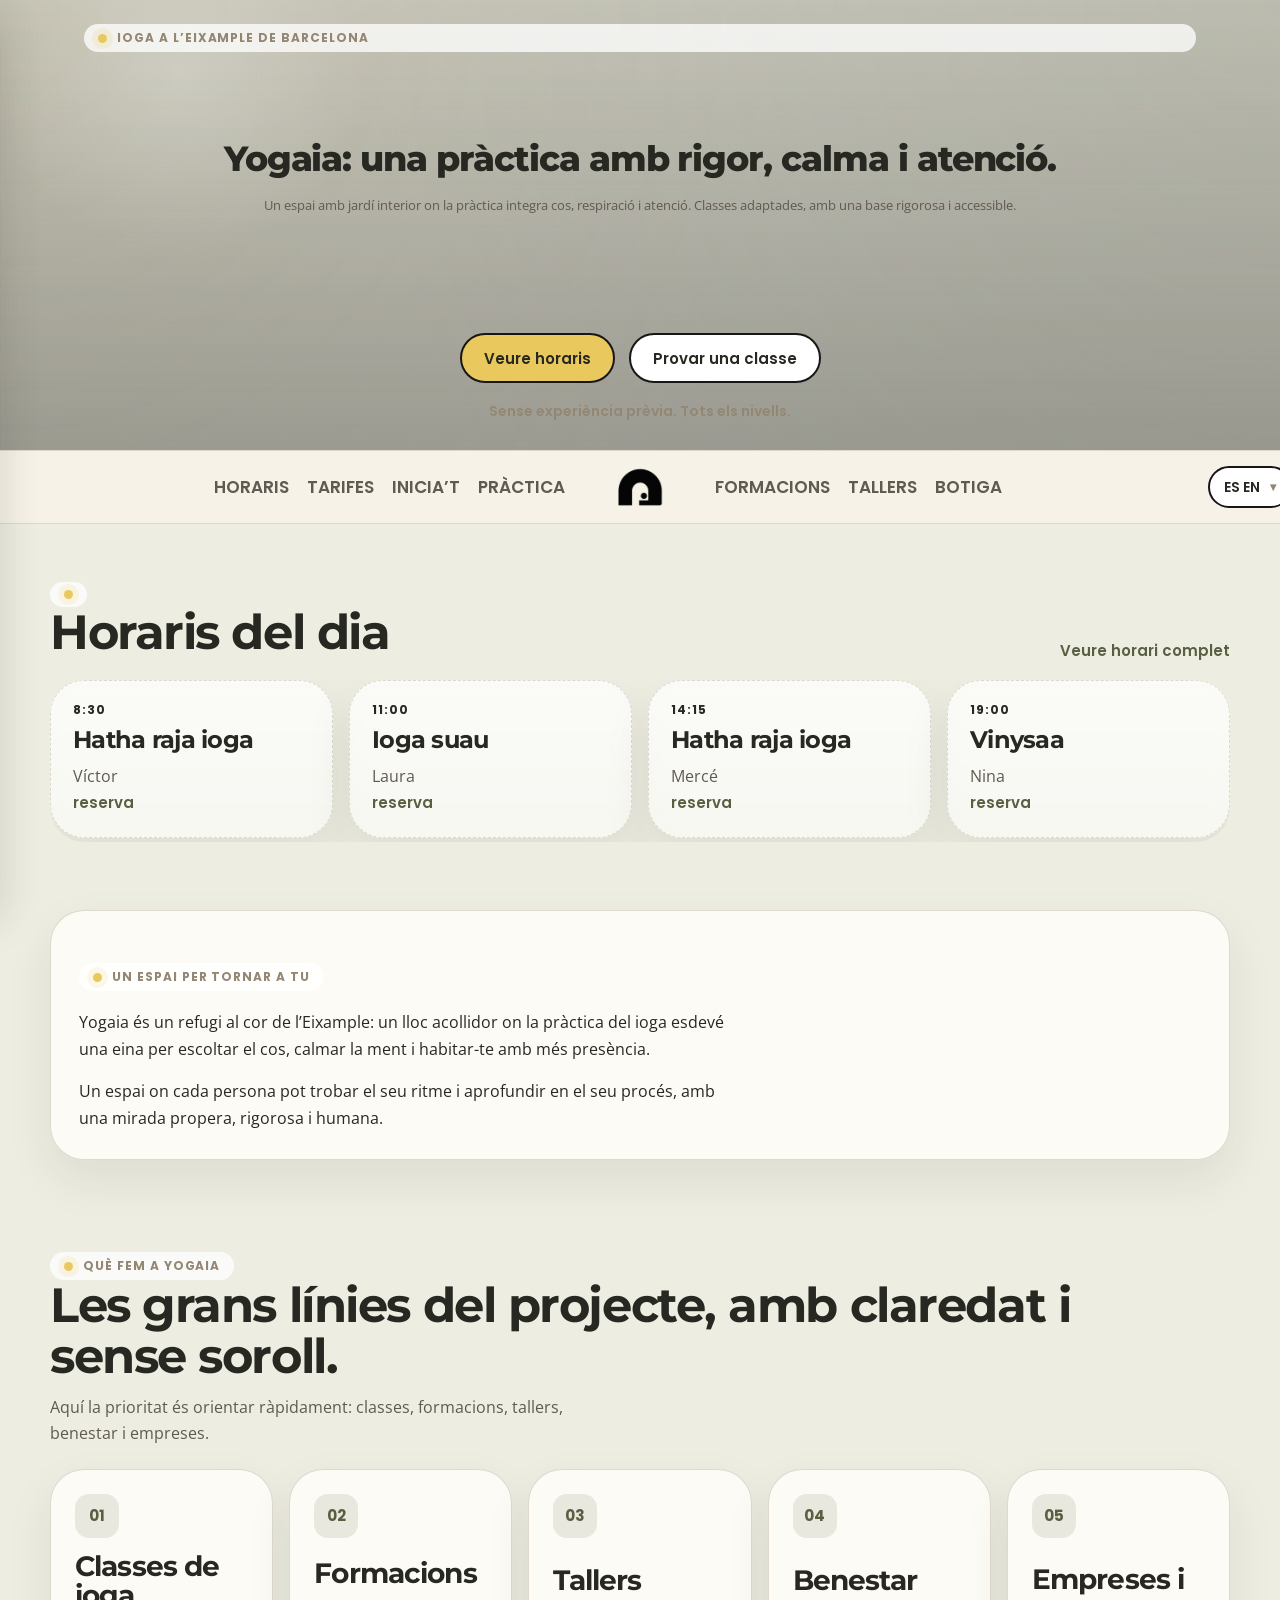
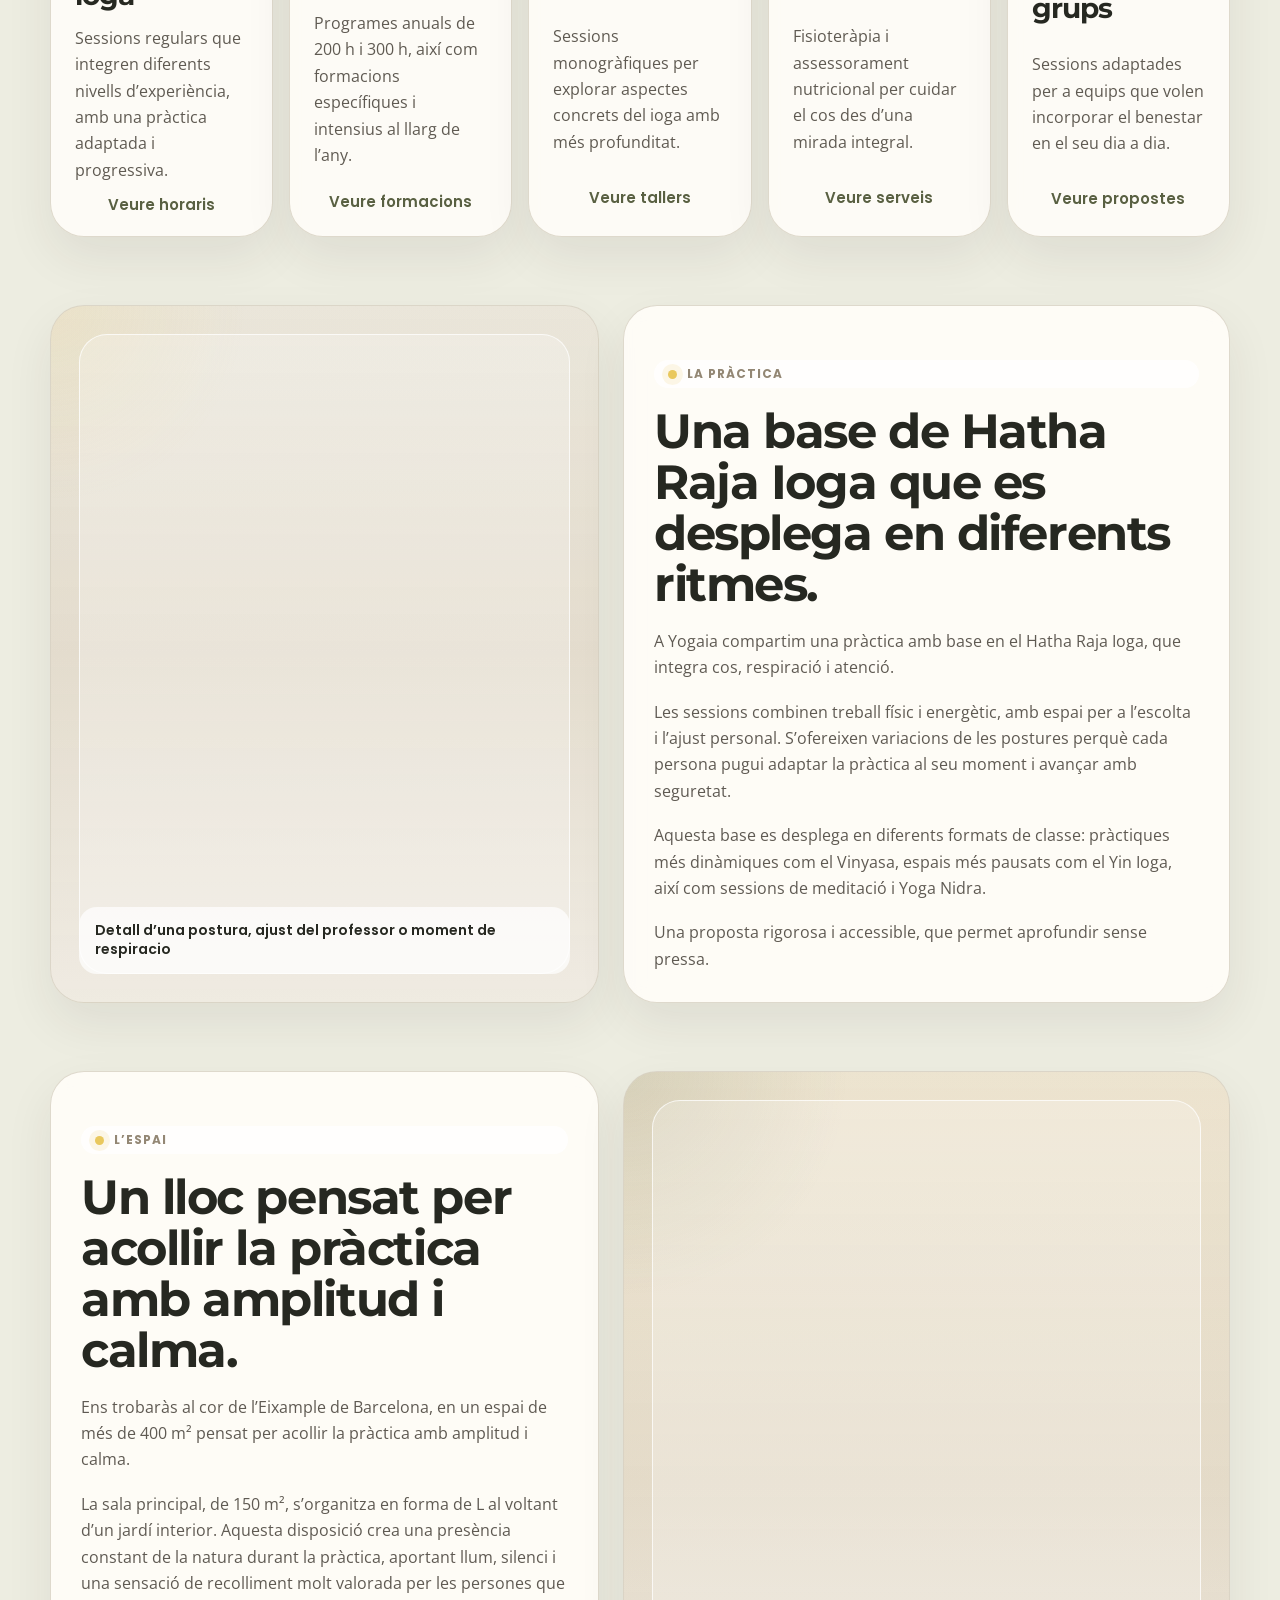
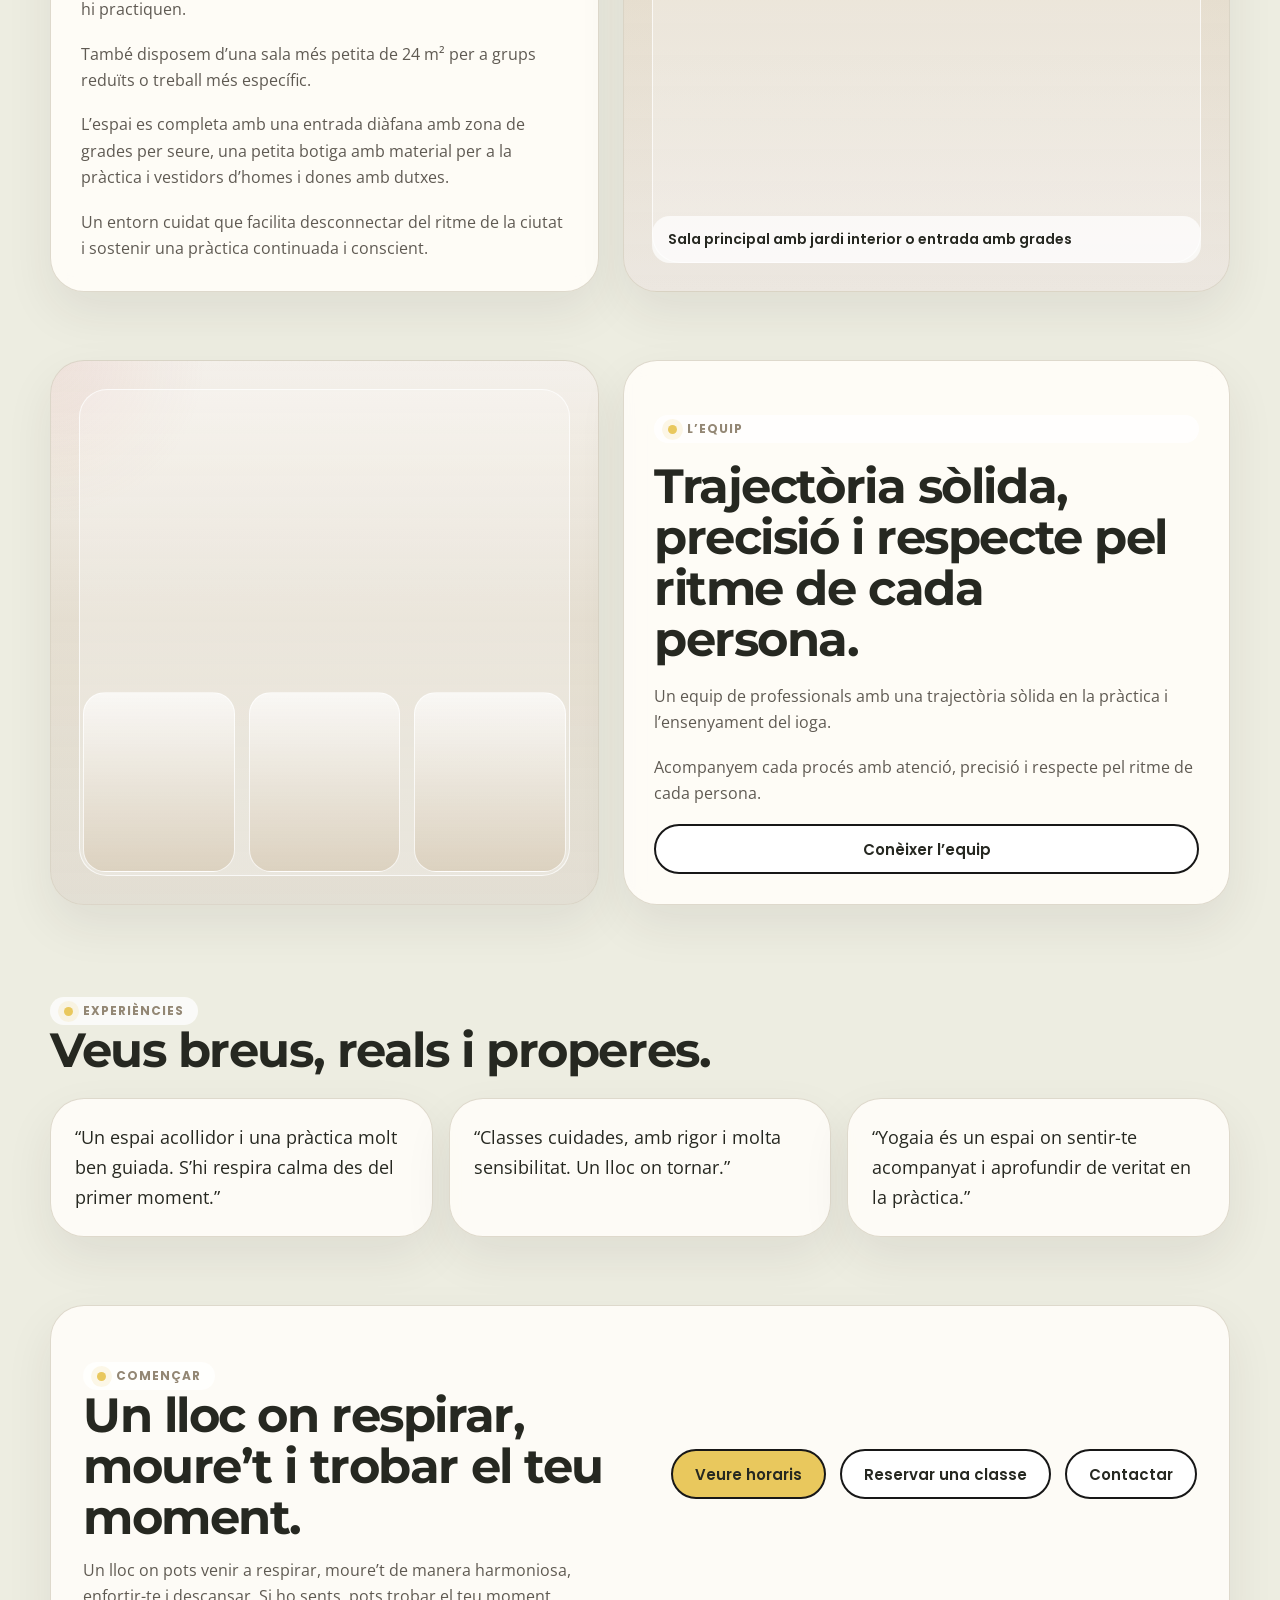
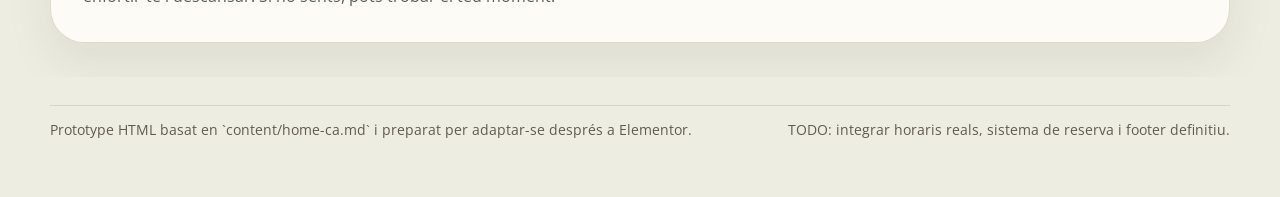
==== yogaia.org/index.html @ 8db4f7e6 "Afegeix index per publicar amb GitHub Pages" ====
<!doctype html>
<html lang="ca">
<head>
  <meta charset="utf-8">
  <meta name="viewport" content="width=device-width, initial-scale=1">
  <title>Yogaia BCN · Home Prototype</title>
  <meta name="description" content="Prototype HTML de la home de Yogaia BCN basat en el contingut validat i preparat per adaptar-se després a Elementor.">
  <style>
    @import url('https://fonts.googleapis.com/css2?family=Montserrat:wght@600;700;800&family=Open+Sans:wght@400;500;600;700&family=Poppins:wght@500;600&display=swap');

    :root {
      --bg: #ededE1;
      --surface: #f6f2e8;
      --surface-strong: #fffdf9;
      --surface-soft: #e4d9c8;
      --text: #262821;
      --text-soft: #5f5a52;
      --line: #d8d2c4;
      --neutral: #938774;
      --moss: #757b57;
      --moss-deep: #596042;
      --cta: #e9c85d;
      --cta-hover: #c9786b;
      --shadow: 0 20px 48px rgba(50, 43, 35, 0.08);
      --radius-xl: 34px;
      --radius-lg: 24px;
      --radius-md: 18px;
      --content: 1180px;
    }

    * {
      box-sizing: border-box;
    }

    html {
      scroll-behavior: smooth;
    }

    body {
      margin: 0;
      font-family: "Open Sans", sans-serif;
      color: var(--text);
      background:
        radial-gradient(circle at top left, rgba(233, 200, 93, 0.08), transparent 16%),
        radial-gradient(circle at right top, rgba(117, 123, 87, 0.10), transparent 18%),
        linear-gradient(180deg, #f1efe6 0%, #edede1 100%);
      line-height: 1.65;
    }

    a {
      color: inherit;
      text-decoration: none;
    }

    img {
      max-width: 100%;
      display: block;
    }

    .container {
      width: min(calc(100% - 32px), var(--content));
      margin: 0 auto;
    }

    .eyebrow {
      display: inline-flex;
      align-items: center;
      gap: 10px;
      padding: 8px 14px;
      margin-top: 2em;
      border-radius: 999px;
      background: rgba(255, 255, 255, 0.76);
      color: var(--neutral);
      font: 700 12px/1 "Poppins", sans-serif;
      letter-spacing: 0.08em;
      text-transform: uppercase;
    }

    .eyebrow::before {
      content: "";
      width: 9px;
      height: 9px;
      border-radius: 50%;
      background: var(--cta);
      box-shadow: 0 0 0 6px rgba(233, 200, 93, 0.14);
    }

    h1,
    h2,
    h3 {
      margin: 0;
      font-family: "Montserrat", sans-serif;
      letter-spacing: -0.03em;
      line-height: 1.06;
    }

    h1 {
      font-size: 74px;
      font-weight: 800;
      width: 75%;
      max-width: 75%;
      white-space: nowrap;
    }

    h2 {
      font-size: clamp(30px, 4vw, 48px);
      font-weight: 700;
    }

    h3 {
      font-size: clamp(22px, 3vw, 28px);
      font-weight: 700;
    }

    p {
      margin: 0;
    }

    .site-header {
      position: sticky;
      top: 0;
      z-index: 40;
      padding: 0;
      transition: box-shadow 220ms ease, border-color 220ms ease, background 220ms ease;
      background: rgba(246, 242, 232, 0.96);
      backdrop-filter: blur(12px);
      border-top: 1px solid rgba(216, 210, 196, 0.82);
      border-bottom: 1px solid rgba(216, 210, 196, 0.82);
    }

    .site-header.is-compact {
      background: rgba(246, 242, 232, 0.98);
      box-shadow: 0 10px 22px rgba(50, 43, 35, 0.06);
    }

    .header-inner {
      position: relative;
      display: grid;
      grid-template-columns: 1fr 1fr;
      align-items: center;
      gap: 22px;
      min-height: 72px;
      padding: 10px 0;
    }

    .brand {
      position: absolute;
      left: 50%;
      top: 50%;
      transform: translate(-50%, -50%);
      display: inline-flex;
      align-items: center;
      gap: 0;
      color: var(--text);
      z-index: 2;
    }

    .brand-logo {
      display: block;
      height: 64.8px;
      width: auto;
    }

    .nav {
      display: flex;
      align-items: center;
      gap: 18px;
      flex-wrap: wrap;
      color: var(--text-soft);
      font: 600 17px/1 "Poppins", sans-serif;
      text-transform: uppercase;
    }

    .nav-left {
      justify-content: flex-end;
      padding-right: 64px;
    }

    .nav-right {
      justify-content: flex-start;
      flex-wrap: nowrap;
      min-width: 0;
      padding-left: 64px;
    }

    .nav-cluster {
      display: flex;
      align-items: center;
      gap: 18px;
      flex-wrap: wrap;
    }

    .nav-right .nav-cluster {
      flex-wrap: nowrap;
    }

    .nav a {
      transition: color 180ms ease, transform 180ms ease;
      transform-origin: center;
    }

    .nav a:hover {
      color: var(--moss-deep);
      transform: scale(1.2);
    }

    .header-right-tools {
      display: flex;
      align-items: center;
      gap: 18px;
      margin-left: 10px;
      flex-shrink: 0;
      white-space: nowrap;
    }

    .header-cta {
      display: inline-flex;
      align-items: center;
      justify-content: center;
      min-height: 46px;
      padding: 0 20px;
      border-radius: 999px;
      border: 0;
      background: var(--cta);
      color: var(--text);
      font: 600 15px/1 "Poppins", sans-serif;
      transition: background 180ms ease, color 180ms ease, transform 180ms ease, opacity 180ms ease;
      opacity: 0;
      transform: scale(0);
      transform-origin: center;
      pointer-events: none;
    }

    .header-cta:hover {
      background: var(--cta-hover);
      color: #fff;
      transform: translateY(-1px);
    }

    .site-header.is-compact .header-cta {
      opacity: 1;
      transform: scale(1);
      pointer-events: auto;
      animation: ctaElasticIn 520ms cubic-bezier(0.2, 0.9, 0.2, 1) both;
    }

    @keyframes ctaElasticIn {
      0% {
        opacity: 0;
        transform: scale(0);
      }
      70% {
        opacity: 1;
        transform: scale(1.2);
      }
      100% {
        opacity: 1;
        transform: scale(1);
      }
    }

    .lang-picker {
      position: relative;
    }

    .lang-trigger {
      display: inline-flex;
      align-items: center;
      gap: 10px;
      min-height: 42px;
      padding: 0 14px;
      border-radius: 999px;
      font: 600 14px/1 "Poppins", sans-serif;
      cursor: pointer;
    }

    .lang-chevron {
      font-size: 12px;
      color: var(--neutral);
    }

    .lang-menu {
      position: absolute;
      top: calc(100% + 10px);
      right: 0;
      min-width: 124px;
      padding: 10px;
      border-radius: 18px;
      background: rgba(255, 253, 249, 0.96);
      border: 1px solid rgba(216, 210, 196, 0.92);
      box-shadow: var(--shadow);
      display: none;
      gap: 8px;
    }

    .lang-picker.is-open .lang-menu {
      display: grid;
    }

    .lang-option {
      display: inline-flex;
      align-items: center;
      justify-content: center;
      min-height: 38px;
      border-radius: 12px;
      background: rgba(255, 255, 255, 0.76);
      color: var(--text);
      font: 600 14px/1 "Poppins", sans-serif;
    }

    .lang-option:hover {
      background: rgba(233, 200, 93, 0.18);
      color: var(--moss-deep);
    }

    .mobile-menu-button {
      display: none;
      align-items: center;
      justify-content: center;
      width: 48px;
      height: 48px;
      border-radius: 14px;
      border: 0;
      background: rgba(255, 255, 255, 0.84);
      color: var(--text);
      cursor: pointer;
      margin-left: auto;
    }

    .mobile-menu-button svg {
      width: 22px;
      height: 22px;
      stroke: currentColor;
      stroke-width: 2.2;
      fill: none;
      stroke-linecap: round;
    }

    .mobile-overlay {
      position: fixed;
      inset: 0;
      z-index: 70;
      background: rgba(38, 40, 33, 0.34);
      opacity: 0;
      pointer-events: none;
      transition: opacity 180ms ease;
    }

    .mobile-overlay.is-open {
      opacity: 1;
      pointer-events: auto;
    }

    .mobile-drawer {
      position: fixed;
      top: 0;
      left: 0;
      bottom: 0;
      z-index: 80;
      width: min(88vw, 360px);
      padding: 22px 18px 28px;
      background: rgba(246, 242, 232, 0.98);
      border-right: 1px solid rgba(216, 210, 196, 0.92);
      box-shadow: 0 18px 40px rgba(50, 43, 35, 0.16);
      transform: translateX(-100%);
      transition: transform 220ms ease;
      display: grid;
      grid-template-rows: auto 1fr auto;
      gap: 22px;
      overflow-y: auto;
      -webkit-overflow-scrolling: touch;
    }

    .mobile-drawer.is-open {
      transform: translateX(0);
    }

    .mobile-drawer-top {
      display: flex;
      align-items: center;
      justify-content: space-between;
      gap: 16px;
    }

    .mobile-close {
      display: inline-flex;
      align-items: center;
      justify-content: center;
      width: 42px;
      height: 42px;
      border-radius: 12px;
      border: 0;
      background: rgba(255, 255, 255, 0.82);
      color: var(--text);
      font: 600 20px/1 "Poppins", sans-serif;
      cursor: pointer;
    }

    .mobile-nav {
      display: grid;
      gap: 10px;
      align-content: start;
    }

    .mobile-nav a {
      display: block;
      padding: 14px 12px;
      border-radius: 14px;
      background: rgba(255, 255, 255, 0.7);
      color: var(--text);
      font: 600 18px/1.2 "Poppins", sans-serif;
      text-transform: uppercase;
    }

    .mobile-nav a:hover {
      color: var(--moss-deep);
      background: rgba(233, 200, 93, 0.16);
    }

    .mobile-drawer-bottom {
      display: grid;
      gap: 12px;
    }

    .mobile-lang {
      display: flex;
      gap: 10px;
    }

    .mobile-lang a {
      flex: 1;
      display: inline-flex;
      align-items: center;
      justify-content: center;
      min-height: 42px;
      border-radius: 12px;
      background: rgba(255, 255, 255, 0.8);
      color: var(--text);
      font: 600 14px/1 "Poppins", sans-serif;
    }

    .scroll-layer {
      position: relative;
      z-index: 2;
      padding-top: 50vh;
      pointer-events: none;
    }

    main section {
      padding: 34px 0;
    }

    .site-header,
    .content-stage,
    .site-footer {
      pointer-events: auto;
    }

    .hero {
      position: fixed;
      left: 0;
      right: 0;
      top: 0;
      height: 50vh;
      z-index: 0;
      padding: 0;
      display: flex;
      align-items: stretch;
      background:
        linear-gradient(180deg, rgba(38, 40, 33, 0.18), rgba(38, 40, 33, 0.42)),
        url("practica-ioga-yogaia-barcelona.png") center bottom / cover no-repeat;
    }

    .hero::before {
      content: "";
      position: absolute;
      inset: 0;
      background:
        radial-gradient(circle at 14% 16%, rgba(255, 255, 255, 0.22), transparent 16%),
        linear-gradient(180deg, rgba(117, 123, 87, 0.08), rgba(255, 255, 255, 0));
      pointer-events: none;
    }

    .hero-shell {
      position: relative;
      z-index: 1;
      width: 100%;
      min-height: 50vh;
      display: grid;
      align-items: stretch;
      padding: 0;
    }

    .panel,
    .feature-card,
    .schedule-card,
    .testimonial,
    .cta-panel {
      border-radius: var(--radius-xl);
      background: rgba(255, 253, 249, 0.88);
      border: 1px solid rgba(216, 210, 196, 0.84);
      box-shadow: var(--shadow);
      backdrop-filter: blur(10px);
    }

    .hero-card {
      width: 100%;
      min-height: 50vh;
      padding: 0 34px;
      display: flex;
      flex-direction: column;
      text-align: center;
    }

    .hero-middle {
      flex: 1;
      display: flex;
      flex-direction: column;
      justify-content: center;
    }

    .hero-title {
      margin-top: auto;
      margin-left: auto;
      margin-right: auto;
      text-align: center;
    }

    .hero-subtitle {
      width: 75%;
      max-width: 75%;
      margin-top: 18px;
      margin-bottom: auto;
      margin-left: auto;
      margin-right: auto;
      color: var(--text-soft);
      font-size: 19px;
      white-space: nowrap;
      text-align: center;
    }

    .hero-actions {
      display: flex;
      flex-wrap: wrap;
      justify-content: center;
      gap: 14px;
      margin-top: auto;
      padding-top: 28px;
    }

    .hero-meta {
      margin-top: 18px;
      margin-bottom: 28px;
      color: var(--neutral);
      font: 600 14px/1.5 "Poppins", sans-serif;
      text-align: center;
    }

    .button {
      display: inline-flex;
      align-items: center;
      justify-content: center;
      min-height: 50px;
      padding: 0 22px;
      border-radius: 999px;
      border: 0;
      font: 600 15px/1 "Poppins", sans-serif;
      transition: background 180ms ease, color 180ms ease, transform 180ms ease, border-color 180ms ease;
    }

    .button:hover {
      transform: translateY(-1px);
    }

    .button-primary {
      background: var(--cta);
      border: 2px solid #171717;
      color: var(--text);
    }

    .button-primary:hover {
      background: var(--cta-hover);
      color: #fff;
    }

    .button-secondary {
      background: #ffffff;
      border: 2px solid #171717;
      color: var(--text);
    }

    .button-secondary:hover {
      background: rgba(255, 255, 255, 0.4);
      color: #171717;
    }

    .button-text {
      padding: 0;
      min-height: auto;
      border-radius: 0;
      color: var(--moss-deep);
    }

    .button-text:hover {
      color: var(--cta-hover);
      transform: none;
    }

    .section-head {
      display: grid;
      grid-template-columns: 1fr auto;
      gap: 16px;
      align-items: end;
      margin-bottom: 22px;
    }

    .section-lead {
      max-width: 58ch;
      margin-top: 12px;
      color: var(--text-soft);
    }

    .schedule-wrapper {
      overflow: hidden;
      border-radius: var(--radius-xl);
    }

    .schedule-track {
      display: grid;
      grid-auto-flow: column;
      grid-auto-columns: minmax(260px, 1fr);
      gap: 16px;
      overflow-x: auto;
      padding-bottom: 4px;
      scroll-snap-type: x proximity;
    }

    .schedule-card {
      padding: 22px;
      scroll-snap-align: start;
    }

    .schedule-card strong {
      display: block;
      margin-bottom: 10px;
      color: var(--text);
      font: 700 12px/1.2 "Poppins", sans-serif;
      letter-spacing: 0.08em;
      text-transform: uppercase;
    }

    .schedule-card h3 {
      font-size: 24px;
      margin-bottom: 10px;
    }

    .schedule-card p {
      color: var(--text-soft);
    }

    .schedule-card.schedule-placeholder {
      background:
        linear-gradient(180deg, rgba(255, 255, 255, 0.74), rgba(255, 255, 255, 0.58));
      border-style: dashed;
    }

    .panel {
      padding: 28px;
    }

    .feature-grid {
      display: grid;
      grid-template-columns: repeat(5, minmax(0, 1fr));
      gap: 16px;
    }

    .feature-card {
      padding: 24px;
      display: grid;
      gap: 14px;
    }

    .feature-icon {
      width: 44px;
      height: 44px;
      border-radius: 14px;
      background: rgba(117, 123, 87, 0.14);
      color: var(--moss-deep);
      display: inline-flex;
      align-items: center;
      justify-content: center;
      font: 700 15px/1 "Poppins", sans-serif;
    }

    .feature-card p {
      color: var(--text-soft);
    }

    .split {
      display: grid;
      grid-template-columns: 0.95fr 1.05fr;
      gap: 24px;
      align-items: stretch;
    }

    .image-panel,
    .text-panel {
      border-radius: var(--radius-xl);
      background: rgba(255, 255, 255, 0.60);
      border: 1px solid rgba(216, 210, 196, 0.84);
      box-shadow: var(--shadow);
      backdrop-filter: blur(10px);
    }

    .text-panel {
      padding: 30px;
      display: grid;
      gap: 18px;
      align-content: start;
      background: rgba(255, 253, 249, 0.9);
    }

    .text-panel p {
      color: var(--text-soft);
    }

    .image-panel {
      position: relative;
      overflow: hidden;
      min-height: 420px;
      background:
        radial-gradient(circle at top left, rgba(233, 200, 93, 0.14), transparent 22%),
        linear-gradient(180deg, rgba(117, 123, 87, 0.08), rgba(255, 255, 255, 0.18)),
        linear-gradient(180deg, #f4efe5 0%, #e6ddce 50%, #ece6db 100%);
    }

    .image-panel.practice::before,
    .image-panel.space::before,
    .image-panel.team::before {
      content: "";
      position: absolute;
      inset: 28px;
      border-radius: 28px;
      border: 1px solid rgba(255, 255, 255, 0.72);
      background: rgba(255, 255, 255, 0.24);
    }

    .image-panel.practice::after {
      content: "Detall d’una postura, ajust del professor o moment de respiracio";
      position: absolute;
      left: 28px;
      right: 28px;
      bottom: 28px;
      padding: 14px 16px;
      border-radius: 18px;
      background: rgba(255, 255, 255, 0.72);
      color: var(--text);
      font: 600 14px/1.4 "Poppins", sans-serif;
    }

    .image-panel.space {
      background:
        radial-gradient(circle at top left, rgba(117, 123, 87, 0.18), transparent 22%),
        linear-gradient(180deg, rgba(233, 200, 93, 0.08), rgba(255, 255, 255, 0.18)),
        linear-gradient(180deg, #ede6d9 0%, #e1d8c8 50%, #e8e2d9 100%);
    }

    .image-panel.space::after {
      content: "Sala principal amb jardi interior o entrada amb grades";
      position: absolute;
      left: 28px;
      right: 28px;
      bottom: 28px;
      padding: 14px 16px;
      border-radius: 18px;
      background: rgba(255, 255, 255, 0.72);
      color: var(--text);
      font: 600 14px/1.4 "Poppins", sans-serif;
    }

    .image-panel.team {
      background:
        radial-gradient(circle at top left, rgba(201, 120, 107, 0.12), transparent 20%),
        linear-gradient(180deg, rgba(255, 255, 255, 0.18), rgba(117, 123, 87, 0.08)),
        linear-gradient(180deg, #f2ede6 0%, #e7dfd1 48%, #ece7de 100%);
    }

    .portrait-grid {
      position: absolute;
      inset: 32px;
      display: grid;
      grid-template-columns: repeat(3, 1fr);
      gap: 14px;
      align-content: end;
    }

    .portrait {
      min-height: 180px;
      border-radius: 22px;
      background: linear-gradient(180deg, rgba(255, 255, 255, 0.7), rgba(218, 207, 188, 0.9));
      border: 1px solid rgba(255, 255, 255, 0.75);
    }

    .bullet-list {
      display: grid;
      gap: 12px;
      margin: 0;
      padding: 0;
      list-style: none;
    }

    .bullet-list li {
      padding-left: 24px;
      position: relative;
      color: var(--text-soft);
    }

    .bullet-list li::before {
      content: "";
      position: absolute;
      left: 0;
      top: 10px;
      width: 10px;
      height: 10px;
      border-radius: 50%;
      background: var(--moss);
      box-shadow: 0 0 0 6px rgba(117, 123, 87, 0.12);
    }

    .testimonial-grid {
      display: grid;
      grid-template-columns: repeat(3, minmax(0, 1fr));
      gap: 16px;
    }

    .testimonial {
      padding: 24px;
    }

    .testimonial blockquote {
      margin: 0;
      color: var(--text);
      font-size: 18px;
    }

    .cta-panel {
      padding: 32px;
      display: grid;
      grid-template-columns: 1fr auto;
      gap: 24px;
      align-items: center;
    }

    .cta-panel p {
      max-width: 56ch;
      margin-top: 14px;
      color: var(--text-soft);
    }

    .cta-actions {
      display: flex;
      flex-wrap: wrap;
      gap: 14px;
      justify-content: end;
    }

    .site-footer {
      padding: 28px 0 56px;
      color: var(--text-soft);
      font-size: 14px;
      position: relative;
      z-index: 2;
      background: #EDEDE1;
    }

    .content-stage {
      background: #EDEDE1;
    }

    .footer-inner {
      display: grid;
      grid-template-columns: 1fr auto;
      gap: 18px;
      align-items: center;
      padding-top: 12px;
      border-top: 1px solid rgba(216, 210, 196, 0.92);
    }

    @media (max-width: 1100px) {
      .feature-grid {
        grid-template-columns: repeat(3, minmax(0, 1fr));
      }
    }

    @media (max-width: 980px) {
      .scroll-layer {
        padding-top: 52vh;
      }

      .header-inner,
      .split,
      .cta-panel,
      .footer-inner {
        grid-template-columns: 1fr;
      }

      .cta-actions {
        justify-content: start;
      }

      .testimonial-grid {
        grid-template-columns: 1fr;
      }
    }

    @media (max-width: 980px) {
      .nav-left,
      .nav-right,
      .lang-picker {
        display: none;
      }

      .mobile-menu-button {
        display: inline-flex;
      }

      .header-inner {
        position: relative;
        justify-content: space-between;
        gap: 14px;
        grid-template-columns: auto 1fr auto;
      }

      .brand {
        position: static;
        left: auto;
        top: auto;
        transform: none;
      }

      .brand {
        justify-self: center;
      }

      .brand-logo {
        height: 52px;
      }
    }

    @media (max-width: 760px) {
      .feature-grid {
        grid-template-columns: 1fr;
      }

      .schedule-track {
        grid-auto-columns: 82%;
      }
    }

    @media (max-width: 640px) {
      .site-header {
        padding: 12px 0;
      }

      .scroll-layer {
        padding-top: 54vh;
      }

      .hero-shell {
        align-items: stretch;
        padding: 0;
      }

      .header-inner,
      .panel,
      .text-panel,
      .cta-panel,
      .testimonial,
      .feature-card {
        padding: 20px;
      }

      .header-inner {
        min-height: 64px;
        padding: 8px 0;
      }

      .panel,
      .feature-card,
      .schedule-card,
      .testimonial,
      .cta-panel,
      .image-panel,
      .text-panel {
        border-radius: 24px;
      }

      .feature-grid {
        grid-template-columns: 1fr;
      }

      h1 {
        width: 92%;
        max-width: 92%;
        white-space: normal;
      }

      .hero-subtitle {
        width: 92%;
        max-width: 92%;
      }

      .hero-card {
        min-height: 50vh;
        padding: 0 20px;
      }

      .hero-subtitle {
        white-space: normal;
      }
    }
  </style>
</head>
<body>
  <section class="hero" aria-label="Hero principal">
    <div class="container">
      <div class="hero-shell">
        <div class="hero-card">
          <span class="eyebrow">Ioga a l’Eixample de Barcelona</span>
          <div class="hero-middle">
            <h1 class="hero-title">Yogaia: una pràctica amb rigor, calma i atenció.</h1>
            <p class="hero-subtitle">
              Un espai amb jardí interior on la pràctica integra cos, respiració i atenció.
              Classes adaptades, amb una base rigorosa i accessible.
            </p>
          </div>
          <div class="hero-actions">
            <a class="button button-primary" href="#horaris">Veure horaris</a>
            <a class="button button-secondary" href="#contacte">Provar una classe</a>
          </div>
          <div class="hero-meta">Sense experiència prèvia. Tots els nivells.</div>
        </div>
      </div>
    </div>
  </section>

  <div class="scroll-layer">
    <header class="site-header" id="siteHeader">
      <div class="container">
        <div class="header-inner">
          <nav class="nav nav-left" aria-label="Navegació principal esquerra">
            <div class="nav-cluster">
              <a href="#horaris">Horaris</a>
              <a href="#contacte">Tarifes</a>
              <a href="#contacte">Inicia’t</a>
              <a href="#practica">Pràctica</a>
            </div>
          </nav>
          <a class="brand" href="#top" aria-label="Yogaia BCN">
            <img class="brand-logo" src="logoYogaia-negre-transparent-600x600.png" alt="Yogaia">
          </a>
          <nav class="nav nav-right" aria-label="Navegació principal dreta">
            <div class="nav-cluster">
              <a href="#contacte">Formacions</a>
              <a href="#contacte">Tallers</a>
              <a href="#contacte">Botiga</a>
            </div>
            <div class="header-right-tools">
              <a class="header-cta" href="#horaris">Veure horaris</a>
              <div class="lang-picker" id="langPicker">
                <button class="lang-trigger button-secondary" type="button" id="langTrigger" aria-haspopup="true" aria-expanded="false">
                  ES EN
                  <span class="lang-chevron" aria-hidden="true">▾</span>
                </button>
                <div class="lang-menu" role="menu" aria-label="Canviar idioma">
                  <a class="lang-option" href="#" role="menuitem">ES</a>
                  <a class="lang-option" href="#" role="menuitem">EN</a>
                </div>
              </div>
            </div>
          </nav>
          <button class="mobile-menu-button" type="button" id="mobileMenuButton" aria-label="Obrir menú">
            <svg viewBox="0 0 24 24" aria-hidden="true">
              <path d="M4 7h16"></path>
              <path d="M4 12h16"></path>
              <path d="M4 17h16"></path>
            </svg>
          </button>
        </div>
      </div>
    </header>

    <main id="top" class="content-stage">
    <section id="horaris">
      <div class="container">
        <div class="section-head">
          <div>
            <span class="eyebrow"></span>
            <h2>Horaris del dia</h2>
          
          </div>
          <a class="button button-text" href="#contacte">Veure horari complet</a>
        </div>
        <div class="schedule-wrapper">
          <div class="schedule-track">
            <article class="schedule-card schedule-placeholder">
              <strong>8:30</strong>
              <h3>Hatha raja ioga</h3>
              <p>Víctor</p>
               <a class="button button-text" href="#contacte">reserva</a>
            </article>
            <article class="schedule-card schedule-placeholder">
             <strong>11:00</strong>
              <h3>Ioga suau</h3>
              <p>Laura</p>
               <a class="button button-text" href="#contacte">reserva</a> </article>
            <article class="schedule-card schedule-placeholder">
             <strong>14:15</strong>
              <h3>Hatha raja ioga</h3>
              <p>Mercé</p>
               <a class="button button-text" href="#contacte">reserva</a></article>
            <article class="schedule-card schedule-placeholder">
             <strong>19:00</strong>
              <h3>Vinysaa</h3>
              <p>Nina</p>
               <a class="button button-text" href="#contacte">reserva</a></article>
          </div>
        </div>
      </div>
    </section>

    <section class="panel-block" id="intro">
      <div class="container">
        <div class="panel">
          <span class="eyebrow">Un espai per tornar a tu</span>
          <div style="display:grid; gap:16px; margin-top:18px; max-width:72ch;">
            <p>Yogaia és un refugi al cor de l’Eixample: un lloc acollidor on la pràctica del ioga esdevé una eina per escoltar el cos, calmar la ment i habitar-te amb més presència.</p>
            <p>Un espai on cada persona pot trobar el seu ritme i aprofundir en el seu procés, amb una mirada propera, rigorosa i humana.</p>
          </div>
        </div>
      </div>
    </section>

    <section id="que-fem">
      <div class="container">
        <div class="section-head">
          <div>
            <span class="eyebrow">Què fem a Yogaia</span>
            <h2>Les grans línies del projecte, amb claredat i sense soroll.</h2>
            <p class="section-lead">Aquí la prioritat és orientar ràpidament: classes, formacions, tallers, benestar i empreses.</p>
          </div>
        </div>
        <div class="feature-grid">
          <article class="feature-card">
            <div class="feature-icon">01</div>
            <h3>Classes de ioga</h3>
            <p>Sessions regulars que integren diferents nivells d’experiència, amb una pràctica adaptada i progressiva.</p>
            <a class="button button-text" href="#horaris">Veure horaris</a>
          </article>
          <article class="feature-card">
            <div class="feature-icon">02</div>
            <h3>Formacions</h3>
            <p>Programes anuals de 200 h i 300 h, així com formacions específiques i intensius al llarg de l’any.</p>
            <a class="button button-text" href="#contacte">Veure formacions</a>
          </article>
          <article class="feature-card">
            <div class="feature-icon">03</div>
            <h3>Tallers</h3>
            <p>Sessions monogràfiques per explorar aspectes concrets del ioga amb més profunditat.</p>
            <a class="button button-text" href="#contacte">Veure tallers</a>
          </article>
          <article class="feature-card">
            <div class="feature-icon">04</div>
            <h3>Benestar</h3>
            <p>Fisioteràpia i assessorament nutricional per cuidar el cos des d’una mirada integral.</p>
            <a class="button button-text" href="#contacte">Veure serveis</a>
          </article>
          <article class="feature-card">
            <div class="feature-icon">05</div>
            <h3>Empreses i grups</h3>
            <p>Sessions adaptades per a equips que volen incorporar el benestar en el seu dia a dia.</p>
            <a class="button button-text" href="#contacte">Veure propostes</a>
          </article>
        </div>
      </div>
    </section>

    <section id="practica">
      <div class="container split">
        <div class="image-panel practice" aria-label="Imatge de la pràctica"></div>
        <div class="text-panel">
          <span class="eyebrow">La pràctica</span>
          <h2>Una base de Hatha Raja Ioga que es desplega en diferents ritmes.</h2>
          <p>A Yogaia compartim una pràctica amb base en el Hatha Raja Ioga, que integra cos, respiració i atenció.</p>
          <p>Les sessions combinen treball físic i energètic, amb espai per a l’escolta i l’ajust personal. S’ofereixen variacions de les postures perquè cada persona pugui adaptar la pràctica al seu moment i avançar amb seguretat.</p>
          <p>Aquesta base es desplega en diferents formats de classe: pràctiques més dinàmiques com el Vinyasa, espais més pausats com el Yin Ioga, així com sessions de meditació i Yoga Nidra.</p>
          <p>Una proposta rigorosa i accessible, que permet aprofundir sense pressa.</p>
        </div>
      </div>
    </section>

    <section id="espai">
      <div class="container split">
        <div class="text-panel">
          <span class="eyebrow">L’espai</span>
          <h2>Un lloc pensat per acollir la pràctica amb amplitud i calma.</h2>
          <p>Ens trobaràs al cor de l’Eixample de Barcelona, en un espai de més de 400 m² pensat per acollir la pràctica amb amplitud i calma.</p>
          <p>La sala principal, de 150 m², s’organitza en forma de L al voltant d’un jardí interior. Aquesta disposició crea una presència constant de la natura durant la pràctica, aportant llum, silenci i una sensació de recolliment molt valorada per les persones que hi practiquen.</p>
          <p>També disposem d’una sala més petita de 24 m² per a grups reduïts o treball més específic.</p>
          <p>L’espai es completa amb una entrada diàfana amb zona de grades per seure, una petita botiga amb material per a la pràctica i vestidors d’homes i dones amb dutxes.</p>
          <p>Un entorn cuidat que facilita desconnectar del ritme de la ciutat i sostenir una pràctica continuada i conscient.</p>
        </div>
        <div class="image-panel space" aria-label="Imatge de l’espai"></div>
      </div>
    </section>

    <section id="equip">
      <div class="container split">
        <div class="image-panel team" aria-label="Retrats de l’equip">
          <div class="portrait-grid" aria-hidden="true">
            <div class="portrait"></div>
            <div class="portrait"></div>
            <div class="portrait"></div>
          </div>
        </div>
        <div class="text-panel">
          <span class="eyebrow">L’equip</span>
          <h2>Trajectòria sòlida, precisió i respecte pel ritme de cada persona.</h2>
          <p>Un equip de professionals amb una trajectòria sòlida en la pràctica i l’ensenyament del ioga.</p>
          <p>Acompanyem cada procés amb atenció, precisió i respecte pel ritme de cada persona.</p>
          <a class="button button-secondary" href="#contacte">Conèixer l’equip</a>
        </div>
      </div>
    </section>

    <section id="experiencies">
      <div class="container">
        <div class="section-head">
          <div>
            <span class="eyebrow">Experiències</span>
            <h2>Veus breus, reals i properes.</h2>
          </div>
        </div>
        <div class="testimonial-grid">
          <article class="testimonial">
            <blockquote>“Un espai acollidor i una pràctica molt ben guiada. S’hi respira calma des del primer moment.”</blockquote>
          </article>
          <article class="testimonial">
            <blockquote>“Classes cuidades, amb rigor i molta sensibilitat. Un lloc on tornar.”</blockquote>
          </article>
          <article class="testimonial">
            <blockquote>“Yogaia és un espai on sentir-te acompanyat i aprofundir de veritat en la pràctica.”</blockquote>
          </article>
        </div>
      </div>
    </section>

    <section id="contacte">
      <div class="container">
        <div class="cta-panel">
          <div>
            <span class="eyebrow">Començar</span>
            <h2>Un lloc on respirar, moure’t i trobar el teu moment.</h2>
            <p>Un lloc on pots venir a respirar, moure’t de manera harmoniosa, enfortir-te i descansar. Si ho sents, pots trobar el teu moment.</p>
          </div>
          <div class="cta-actions">
            <a class="button button-primary" href="#horaris">Veure horaris</a>
            <a class="button button-secondary" href="#horaris">Reservar una classe</a>
            <a class="button button-secondary" href="#horaris">Contactar</a>
          </div>
        </div>
      </div>
    </section>
    </main>

    <footer class="site-footer">
      <div class="container footer-inner">
        <div>Prototype HTML basat en `content/home-ca.md` i preparat per adaptar-se després a Elementor.</div>
        <div>TODO: integrar horaris reals, sistema de reserva i footer definitiu.</div>
      </div>
    </footer>
  </div>

  <div class="mobile-overlay" id="mobileOverlay"></div>
  <aside class="mobile-drawer" id="mobileDrawer" aria-hidden="true">
    <div class="mobile-drawer-top">
      <a class="brand" href="#top" aria-label="Yogaia BCN">
        <img class="brand-logo" src="logoYogaia-negre-transparent-600x600.png" alt="Yogaia">
      </a>
      <button class="mobile-close" type="button" id="mobileClose" aria-label="Tancar menú">×</button>
    </div>
    <nav class="mobile-nav" aria-label="Navegació mòbil">
      <a href="#horaris">Horaris</a>
      <a href="#contacte">Tarifes</a>
      <a href="#contacte">Inicia’t</a>
      <a href="#practica">Pràctica</a>
      <a href="#contacte">Formacions</a>
      <a href="#contacte">Tallers</a>
      <a href="#contacte">Botiga</a>
    </nav>
    <div class="mobile-drawer-bottom">
      <a class="header-cta" href="#horaris">Veure horaris</a>
      <div class="mobile-lang" aria-label="Idiomes disponibles">
        <a href="#">ES</a>
        <a href="#">EN</a>
      </div>
    </div>
  </aside>

  <script>
    const header = document.getElementById('siteHeader');
    const heroTitle = document.querySelector('.hero-title');
    const heroSubtitle = document.querySelector('.hero-subtitle');
    const langPicker = document.getElementById('langPicker');
    const langTrigger = document.getElementById('langTrigger');
    const mobileMenuButton = document.getElementById('mobileMenuButton');
    const mobileOverlay = document.getElementById('mobileOverlay');
    const mobileDrawer = document.getElementById('mobileDrawer');
    const mobileClose = document.getElementById('mobileClose');
    const initialThreshold = Math.max(120, window.innerHeight * 0.18);

    const onScroll = () => {
      if (window.scrollY > initialThreshold) {
        header.classList.add('is-compact');
      } else {
        header.classList.remove('is-compact');
      }
    };

    const fitSingleLine = (element, maxSize, minSize) => {
      if (!element) return;
      let size = maxSize;
      element.style.fontSize = `${size}px`;

      while (element.scrollWidth > element.clientWidth && size > minSize) {
        size -= 1;
        element.style.fontSize = `${size}px`;
      }
    };

    const fitHeroText = () => {
      fitSingleLine(heroTitle, 74, 18);
      fitSingleLine(heroSubtitle, 19, 11);
    };

    const toggleLangMenu = () => {
      if (!langPicker || !langTrigger) return;
      const isOpen = langPicker.classList.toggle('is-open');
      langTrigger.setAttribute('aria-expanded', isOpen ? 'true' : 'false');
    };

    const closeLangMenu = () => {
      if (!langPicker || !langTrigger) return;
      langPicker.classList.remove('is-open');
      langTrigger.setAttribute('aria-expanded', 'false');
    };

    const openMobileMenu = () => {
      if (!mobileOverlay || !mobileDrawer) return;
      mobileOverlay.classList.add('is-open');
      mobileDrawer.classList.add('is-open');
      mobileDrawer.setAttribute('aria-hidden', 'false');
      document.body.style.overflow = 'hidden';
    };

    const closeMobileMenu = () => {
      if (!mobileOverlay || !mobileDrawer) return;
      mobileOverlay.classList.remove('is-open');
      mobileDrawer.classList.remove('is-open');
      mobileDrawer.setAttribute('aria-hidden', 'true');
      document.body.style.overflow = '';
    };

    fitHeroText();
    onScroll();

    window.addEventListener('resize', fitHeroText);
    window.addEventListener('scroll', onScroll, { passive: true });

    if (langTrigger) {
      langTrigger.addEventListener('click', toggleLangMenu);
      document.addEventListener('click', (event) => {
        if (!langPicker) return;
        if (!langPicker.contains(event.target)) closeLangMenu();
      });
    }

    if (mobileMenuButton) mobileMenuButton.addEventListener('click', openMobileMenu);
    if (mobileClose) mobileClose.addEventListener('click', closeMobileMenu);
    if (mobileOverlay) mobileOverlay.addEventListener('click', closeMobileMenu);
  </script>
</body>
</html>
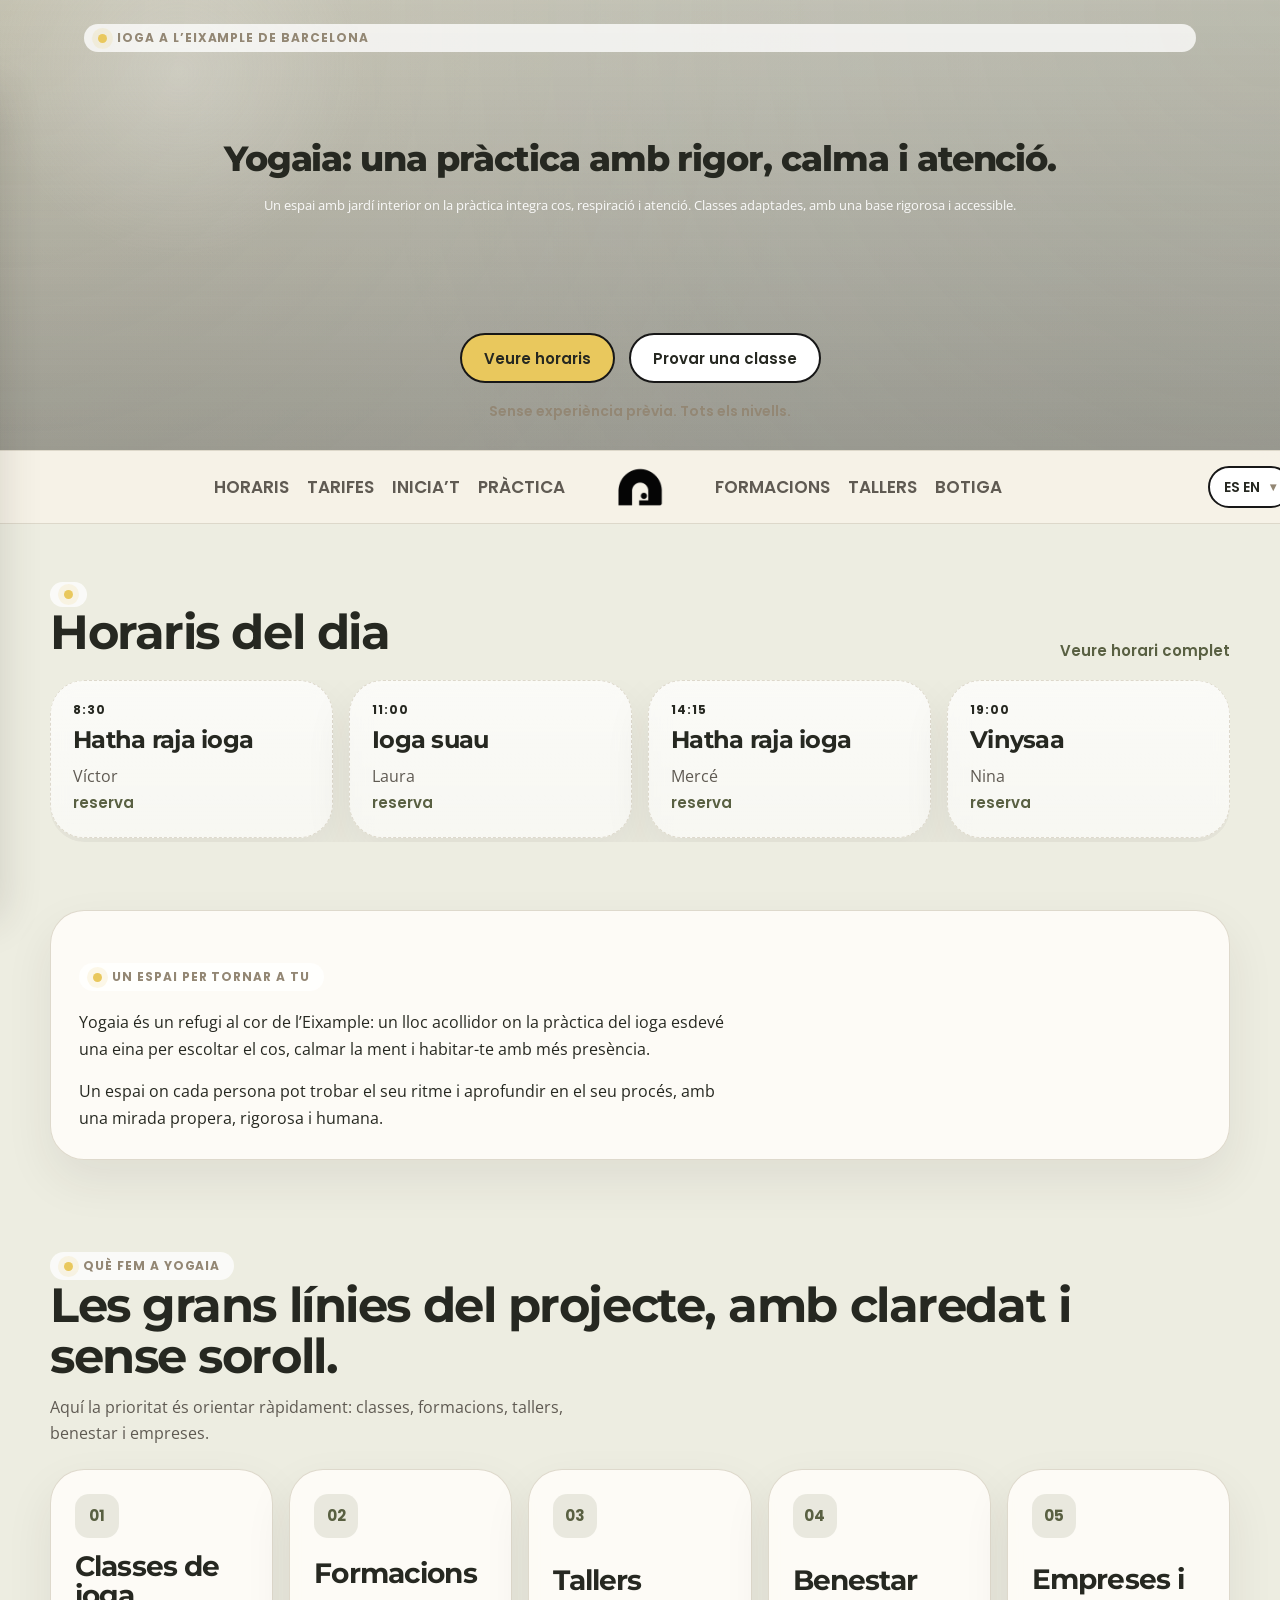
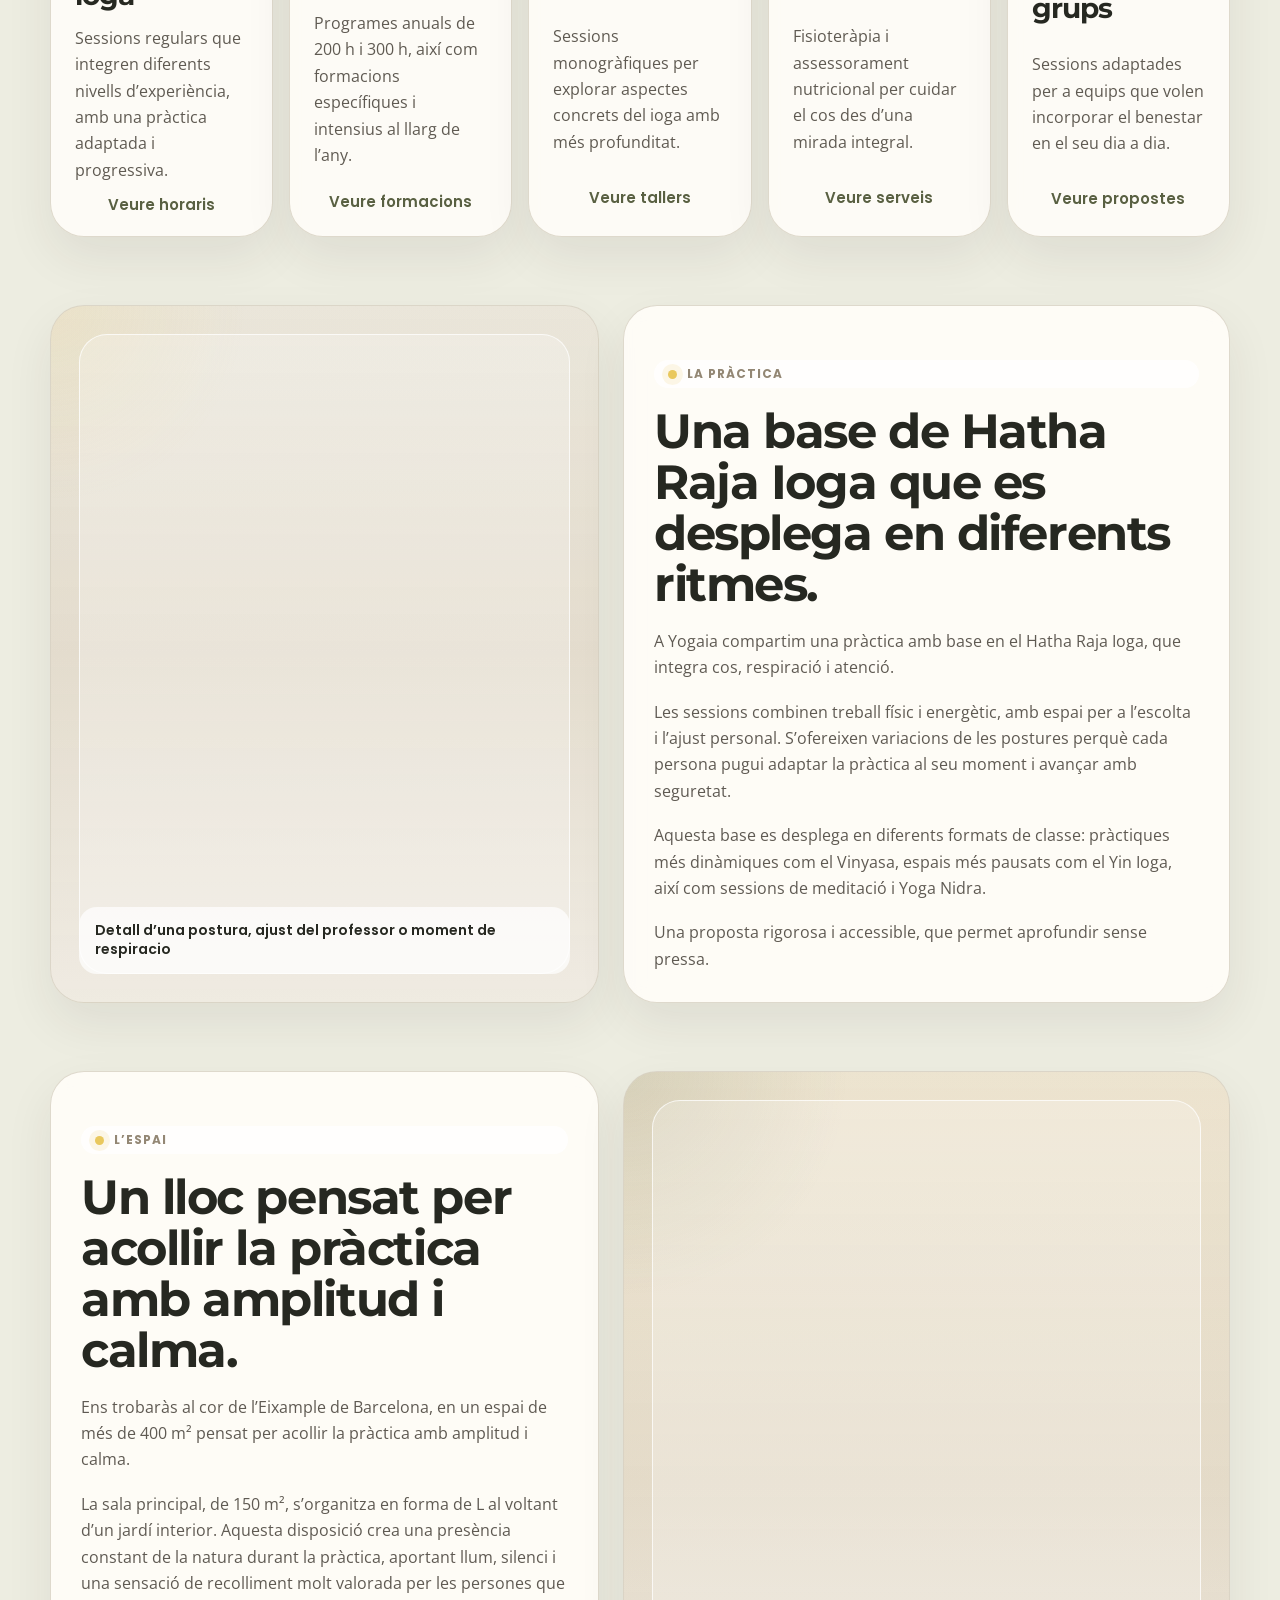
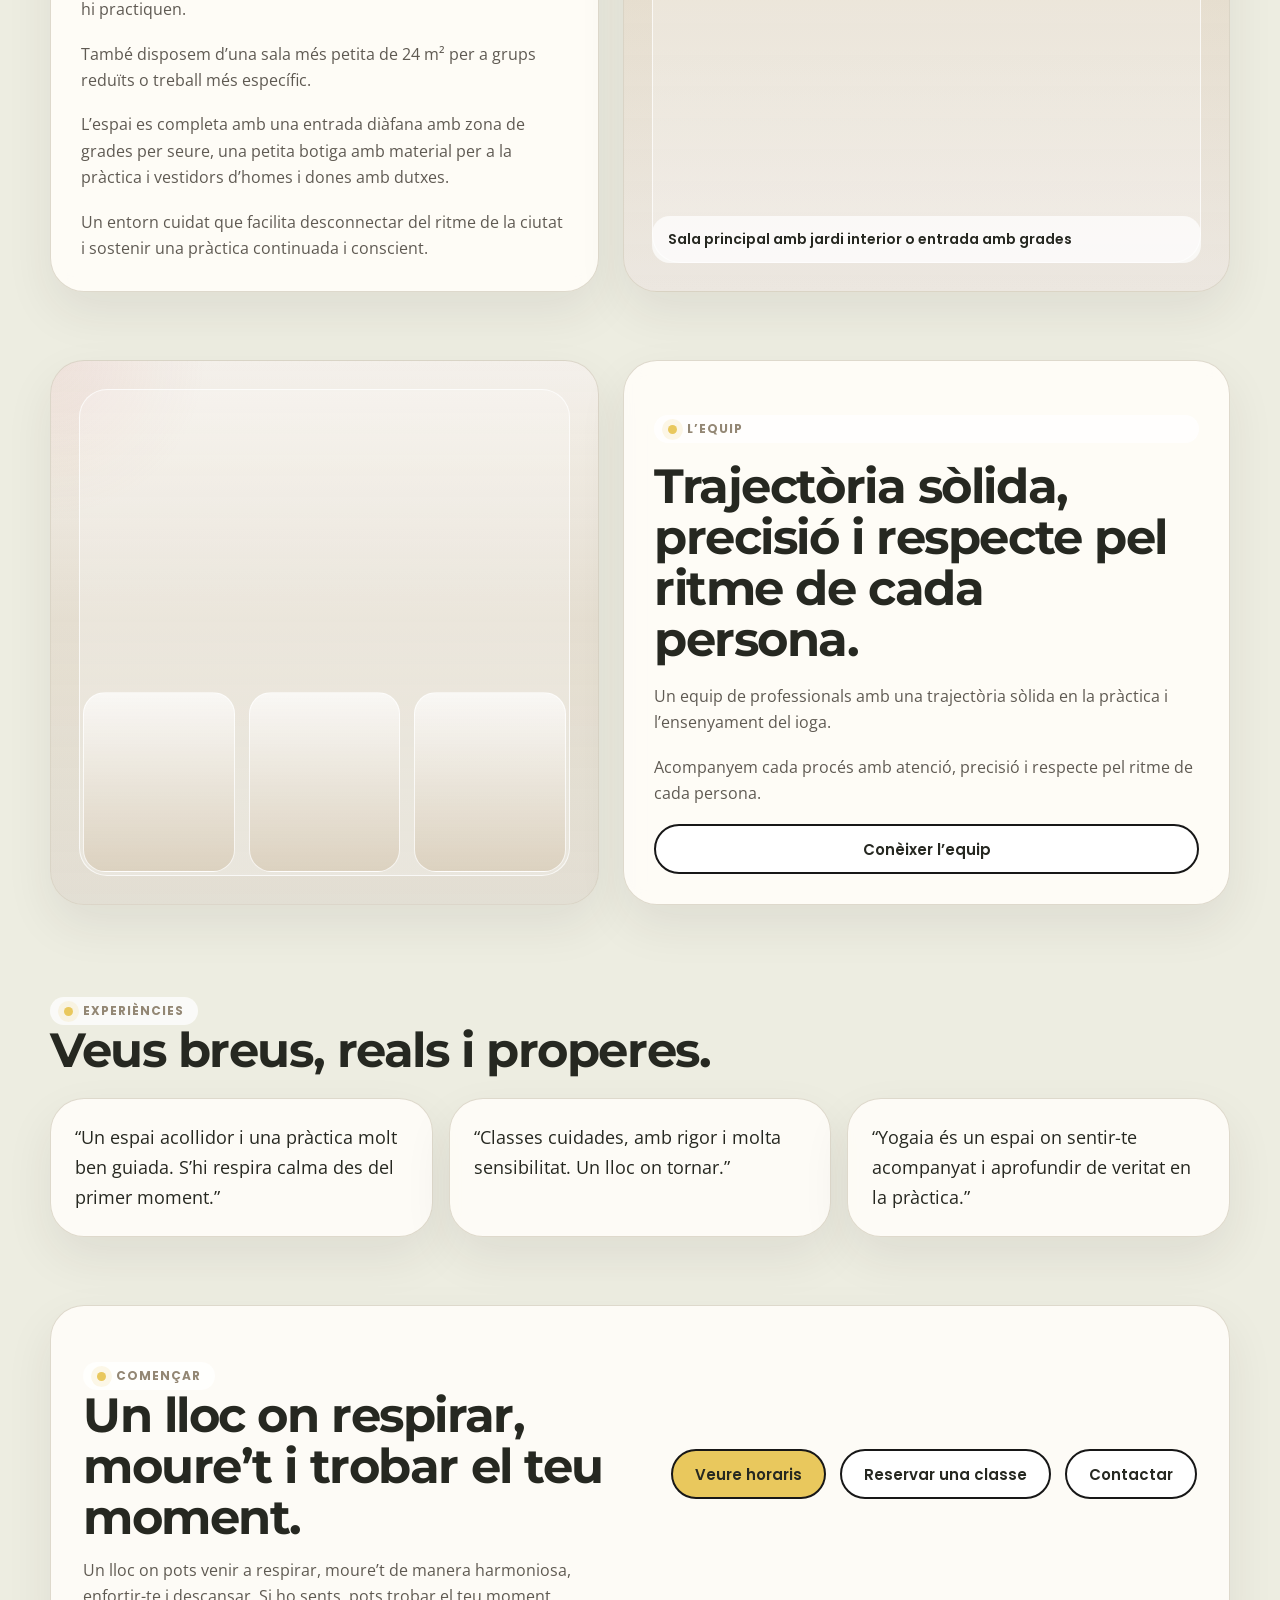
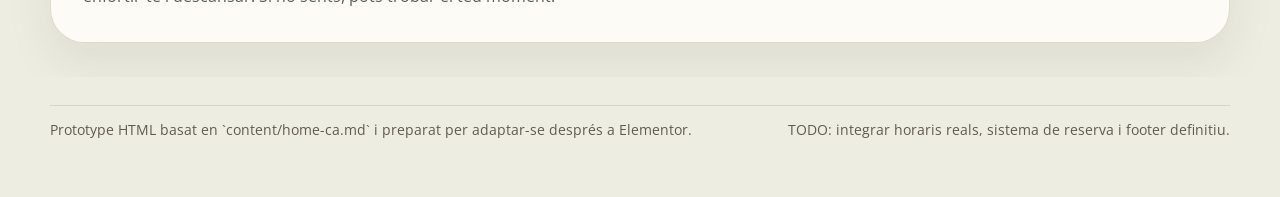
==== commit 3cfc08d1: "Refine Yogaia mobile navigation" ====
--- a/yogaia.org/index.html
+++ b/yogaia.org/index.html
@@ -34,6 +34,7 @@
 
     html {
       scroll-behavior: smooth;
+      scroll-padding-top: 96px;
     }
 
     body {
@@ -50,6 +51,7 @@
     a {
       color: inherit;
       text-decoration: none;
+      touch-action: manipulation;
     }
 
     img {
@@ -131,6 +133,18 @@
     .site-header.is-compact {
       background: rgba(246, 242, 232, 0.98);
       box-shadow: 0 10px 22px rgba(50, 43, 35, 0.06);
+    }
+
+    body.mobile-menu-open .site-header {
+      position: fixed;
+      top: 0;
+      left: 0;
+      right: 0;
+      width: 100%;
+    }
+
+    body.mobile-menu-open .scroll-layer {
+      padding-top: calc(50vh + var(--mobile-header-offset, 80px));
     }
 
     .header-inner {
@@ -334,11 +348,48 @@
       stroke-width: 2.2;
       fill: none;
       stroke-linecap: round;
+      stroke-linejoin: round;
+      transition: transform 180ms ease;
+    }
+
+    .mobile-menu-button.is-open svg {
+      transform: rotate(90deg);
+    }
+
+    .mobile-header-lang {
+      display: none;
+      align-items: center;
+      justify-content: center;
+      gap: 8px;
+      margin-left: auto;
+      margin-right: 8px;
+    }
+
+    .mobile-header-lang a {
+      min-width: 44px;
+      min-height: 44px;
+      padding: 0 10px;
+      border-radius: 999px;
+      display: inline-flex;
+      align-items: center;
+      justify-content: center;
+      background: rgba(255, 255, 255, 0.84);
+      color: var(--text);
+      font: 600 13px/1 "Poppins", sans-serif;
+      text-transform: uppercase;
+    }
+
+    .mobile-header-lang a:hover {
+      background: rgba(233, 200, 93, 0.18);
+      color: var(--moss-deep);
     }
 
     .mobile-overlay {
       position: fixed;
-      inset: 0;
+      top: var(--mobile-header-offset, 80px);
+      left: 0;
+      right: 0;
+      bottom: 0;
       z-index: 70;
       background: rgba(38, 40, 33, 0.34);
       opacity: 0;
@@ -353,7 +404,7 @@
 
     .mobile-drawer {
       position: fixed;
-      top: 0;
+      top: var(--mobile-header-offset, 80px);
       left: 0;
       bottom: 0;
       z-index: 80;
@@ -365,7 +416,7 @@
       transform: translateX(-100%);
       transition: transform 220ms ease;
       display: grid;
-      grid-template-rows: auto 1fr auto;
+      grid-template-rows: 1fr auto;
       gap: 22px;
       overflow-y: auto;
       -webkit-overflow-scrolling: touch;
@@ -373,27 +424,6 @@
 
     .mobile-drawer.is-open {
       transform: translateX(0);
-    }
-
-    .mobile-drawer-top {
-      display: flex;
-      align-items: center;
-      justify-content: space-between;
-      gap: 16px;
-    }
-
-    .mobile-close {
-      display: inline-flex;
-      align-items: center;
-      justify-content: center;
-      width: 42px;
-      height: 42px;
-      border-radius: 12px;
-      border: 0;
-      background: rgba(255, 255, 255, 0.82);
-      color: var(--text);
-      font: 600 20px/1 "Poppins", sans-serif;
-      cursor: pointer;
     }
 
     .mobile-nav {
@@ -422,21 +452,12 @@
       gap: 12px;
     }
 
-    .mobile-lang {
-      display: flex;
-      gap: 10px;
-    }
-
-    .mobile-lang a {
-      flex: 1;
-      display: inline-flex;
-      align-items: center;
-      justify-content: center;
-      min-height: 42px;
-      border-radius: 12px;
-      background: rgba(255, 255, 255, 0.8);
-      color: var(--text);
-      font: 600 14px/1 "Poppins", sans-serif;
+    .mobile-drawer .header-cta {
+      width: 100%;
+      min-height: 52px;
+      opacity: 1;
+      transform: none;
+      pointer-events: auto;
     }
 
     .scroll-layer {
@@ -448,6 +469,10 @@
 
     main section {
       padding: 34px 0;
+    }
+
+    section[id] {
+      scroll-margin-top: 96px;
     }
 
     .site-header,
@@ -533,7 +558,7 @@
       margin-bottom: auto;
       margin-left: auto;
       margin-right: auto;
-      color: var(--text-soft);
+      color: rgba(255, 255, 255, 0.92);
       font-size: 19px;
       white-space: nowrap;
       text-align: center;
@@ -621,6 +646,7 @@
     }
 
     .schedule-wrapper {
+      position: relative;
       overflow: hidden;
       border-radius: var(--radius-xl);
     }
@@ -633,6 +659,65 @@
       overflow-x: auto;
       padding-bottom: 4px;
       scroll-snap-type: x proximity;
+    }
+
+    .schedule-controls {
+      margin-top: 14px;
+      display: none;
+      align-items: center;
+      justify-content: space-between;
+      gap: 16px;
+    }
+
+    .schedule-controls.is-visible {
+      display: grid;
+      grid-template-columns: 1fr 1fr;
+    }
+
+    .schedule-arrow {
+      display: inline-flex;
+      align-items: center;
+      justify-content: center;
+      width: 44px;
+      height: 44px;
+      border: 1px solid rgba(38, 40, 33, 0.14);
+      border-radius: 999px;
+      background: rgba(255, 253, 249, 0.92);
+      box-shadow: 0 10px 24px rgba(50, 43, 35, 0.10);
+      color: var(--text);
+      cursor: pointer;
+      transition: transform 180ms ease, background 180ms ease, color 180ms ease, opacity 180ms ease;
+      backdrop-filter: blur(10px);
+    }
+
+    .schedule-arrow.prev {
+      justify-self: start;
+    }
+
+    .schedule-arrow.next {
+      justify-self: end;
+    }
+
+    .schedule-arrow:hover {
+      background: rgba(233, 200, 93, 0.18);
+      color: var(--moss-deep);
+      transform: translateY(-1px);
+    }
+
+    .schedule-arrow:disabled {
+      opacity: 0.35;
+      cursor: default;
+      transform: none;
+    }
+
+    .schedule-arrow svg {
+      width: 18px;
+      height: 18px;
+      stroke: currentColor;
+      stroke-width: 2.2;
+      fill: none;
+      stroke-linecap: round;
+      stroke-linejoin: round;
     }
 
     .schedule-card {
@@ -920,6 +1005,7 @@
         display: none;
       }
 
+      .mobile-header-lang,
       .mobile-menu-button {
         display: inline-flex;
       }
@@ -953,13 +1039,18 @@
       }
 
       .schedule-track {
-        grid-auto-columns: 82%;
-      }
+        grid-auto-columns: 88%;
+      }
+
     }
 
     @media (max-width: 640px) {
+      html {
+        scroll-padding-top: 84px;
+      }
+
       .site-header {
-        padding: 12px 0;
+        padding: 8px 0;
       }
 
       .scroll-layer {
@@ -983,6 +1074,26 @@
       .header-inner {
         min-height: 64px;
         padding: 8px 0;
+      }
+
+      .mobile-menu-button {
+        width: 52px;
+        height: 52px;
+      }
+
+      .mobile-header-lang {
+        gap: 6px;
+        margin-right: 6px;
+      }
+
+      .mobile-header-lang a {
+        min-width: 46px;
+        min-height: 46px;
+      }
+
+      .mobile-drawer {
+        width: min(92vw, 360px);
+        padding: 18px 16px 22px;
       }
 
       .panel,
@@ -1000,14 +1111,22 @@
       }
 
       h1 {
-        width: 92%;
-        max-width: 92%;
+        width: 100%;
+        max-width: 100%;
         white-space: normal;
+        font-size: clamp(32px, 9.2vw, 48px);
+        line-height: 1.08;
+        font-weight: 700;
+        color: #fff;
       }
 
       .hero-subtitle {
-        width: 92%;
-        max-width: 92%;
+        width: 100%;
+        max-width: 100%;
+        margin-top: 14px;
+        font-size: 16px;
+        line-height: 1.5;
+        color: rgba(255, 255, 255, 0.92);
       }
 
       .hero-card {
@@ -1016,7 +1135,108 @@
       }
 
       .hero-subtitle {
-        white-space: normal;
+        display: none;
+      }
+
+      .hero-middle {
+        padding-top: 10px;
+      }
+
+      .hero-card .eyebrow {
+        display: none;
+      }
+
+      .hero-actions {
+        display: flex;
+        justify-content: center;
+        width: 100%;
+        padding-top: 20px;
+      }
+
+      .hero-actions .button {
+        width: min(100%, 320px);
+        min-height: 52px;
+      }
+
+      .hero-actions .button-secondary {
+        display: none;
+      }
+
+      .hero-meta {
+        margin-top: 14px;
+        margin-bottom: 20px;
+        font-size: 13px;
+      }
+
+      .section-head {
+        grid-template-columns: 1fr;
+        align-items: start;
+        gap: 10px;
+      }
+
+      .section-lead {
+        margin-top: 10px;
+      }
+
+      .schedule-card {
+        padding: 18px;
+      }
+
+      .schedule-card h3 {
+        font-size: 21px;
+      }
+
+      .schedule-arrow {
+        width: 42px;
+        height: 42px;
+      }
+
+      .image-panel {
+        min-height: 300px;
+      }
+
+      .portrait-grid {
+        inset: 20px;
+        grid-template-columns: repeat(2, 1fr);
+      }
+
+      .portrait:last-child {
+        grid-column: 1 / -1;
+        min-height: 140px;
+      }
+
+      .cta-actions {
+        width: 100%;
+      }
+
+      .cta-actions .button {
+        width: 100%;
+      }
+
+      .footer-inner {
+        gap: 10px;
+      }
+    }
+
+    @media (max-width: 420px) {
+      .container {
+        width: min(calc(100% - 20px), var(--content));
+      }
+
+      .brand-logo {
+        height: 46px;
+      }
+
+      .hero-card {
+        padding: 0 14px;
+      }
+
+      .mobile-nav a {
+        font-size: 16px;
+      }
+
+      .schedule-track {
+        grid-auto-columns: 92%;
       }
     }
   </style>
@@ -1059,6 +1279,10 @@
           <a class="brand" href="#top" aria-label="Yogaia BCN">
             <img class="brand-logo" src="logoYogaia-negre-transparent-600x600.png" alt="Yogaia">
           </a>
+          <div class="mobile-header-lang" aria-label="Canviar idioma">
+            <a href="#" lang="es" aria-label="Español">ES</a>
+            <a href="#" lang="en" aria-label="English">EN</a>
+          </div>
           <nav class="nav nav-right" aria-label="Navegació principal dreta">
             <div class="nav-cluster">
               <a href="#contacte">Formacions</a>
@@ -1081,9 +1305,9 @@
           </nav>
           <button class="mobile-menu-button" type="button" id="mobileMenuButton" aria-label="Obrir menú">
             <svg viewBox="0 0 24 24" aria-hidden="true">
-              <path d="M4 7h16"></path>
-              <path d="M4 12h16"></path>
-              <path d="M4 17h16"></path>
+              <path id="mobileMenuIconTop" d="M4 7h16"></path>
+              <path id="mobileMenuIconMiddle" d="M4 12h16"></path>
+              <path id="mobileMenuIconBottom" d="M4 17h16"></path>
             </svg>
           </button>
         </div>
@@ -1125,6 +1349,18 @@
               <p>Nina</p>
                <a class="button button-text" href="#contacte">reserva</a></article>
           </div>
+        </div>
+        <div class="schedule-controls" id="scheduleControls" aria-label="Controls dels horaris del dia">
+          <button class="schedule-arrow prev" type="button" id="schedulePrev" aria-label="Veure classes anteriors">
+            <svg viewBox="0 0 24 24" aria-hidden="true">
+              <path d="M15 6l-6 6 6 6"></path>
+            </svg>
+          </button>
+          <button class="schedule-arrow next" type="button" id="scheduleNext" aria-label="Veure classes següents">
+            <svg viewBox="0 0 24 24" aria-hidden="true">
+              <path d="M9 6l6 6-6 6"></path>
+            </svg>
+          </button>
         </div>
       </div>
     </section>
@@ -1283,12 +1519,6 @@
 
   <div class="mobile-overlay" id="mobileOverlay"></div>
   <aside class="mobile-drawer" id="mobileDrawer" aria-hidden="true">
-    <div class="mobile-drawer-top">
-      <a class="brand" href="#top" aria-label="Yogaia BCN">
-        <img class="brand-logo" src="logoYogaia-negre-transparent-600x600.png" alt="Yogaia">
-      </a>
-      <button class="mobile-close" type="button" id="mobileClose" aria-label="Tancar menú">×</button>
-    </div>
     <nav class="mobile-nav" aria-label="Navegació mòbil">
       <a href="#horaris">Horaris</a>
       <a href="#contacte">Tarifes</a>
@@ -1300,10 +1530,6 @@
     </nav>
     <div class="mobile-drawer-bottom">
       <a class="header-cta" href="#horaris">Veure horaris</a>
-      <div class="mobile-lang" aria-label="Idiomes disponibles">
-        <a href="#">ES</a>
-        <a href="#">EN</a>
-      </div>
     </div>
   </aside>
 
@@ -1316,8 +1542,16 @@
     const mobileMenuButton = document.getElementById('mobileMenuButton');
     const mobileOverlay = document.getElementById('mobileOverlay');
     const mobileDrawer = document.getElementById('mobileDrawer');
-    const mobileClose = document.getElementById('mobileClose');
+    const mobileMenuIconTop = document.getElementById('mobileMenuIconTop');
+    const mobileMenuIconMiddle = document.getElementById('mobileMenuIconMiddle');
+    const mobileMenuIconBottom = document.getElementById('mobileMenuIconBottom');
+    const mobileLinks = document.querySelectorAll('.mobile-nav a, .mobile-drawer-bottom a');
+    const scheduleTrack = document.querySelector('.schedule-track');
+    const scheduleControls = document.getElementById('scheduleControls');
+    const schedulePrev = document.getElementById('schedulePrev');
+    const scheduleNext = document.getElementById('scheduleNext');
     const initialThreshold = Math.max(120, window.innerHeight * 0.18);
+    let mobileMenuForcedCompact = false;
 
     const onScroll = () => {
       if (window.scrollY > initialThreshold) {
@@ -1339,6 +1573,11 @@
     };
 
     const fitHeroText = () => {
+      if (window.innerWidth <= 640) {
+        if (heroTitle) heroTitle.style.fontSize = '';
+        if (heroSubtitle) heroSubtitle.style.fontSize = '';
+        return;
+      }
       fitSingleLine(heroTitle, 74, 18);
       fitSingleLine(heroSubtitle, 19, 11);
     };
@@ -1357,9 +1596,19 @@
 
     const openMobileMenu = () => {
       if (!mobileOverlay || !mobileDrawer) return;
+      if (window.scrollY <= initialThreshold) mobileMenuForcedCompact = true;
+      document.body.classList.add('mobile-menu-open');
+      header.classList.add('is-compact');
+      updateMobileMenuOffset();
       mobileOverlay.classList.add('is-open');
       mobileDrawer.classList.add('is-open');
       mobileDrawer.setAttribute('aria-hidden', 'false');
+      if (mobileMenuButton) {
+        mobileMenuButton.classList.add('is-open');
+        mobileMenuButton.setAttribute('aria-label', 'Tancar menú');
+        mobileMenuButton.setAttribute('aria-expanded', 'true');
+      }
+      setMobileMenuIcon(true);
       document.body.style.overflow = 'hidden';
     };
 
@@ -1368,14 +1617,78 @@
       mobileOverlay.classList.remove('is-open');
       mobileDrawer.classList.remove('is-open');
       mobileDrawer.setAttribute('aria-hidden', 'true');
+      if (mobileMenuButton) {
+        mobileMenuButton.classList.remove('is-open');
+        mobileMenuButton.setAttribute('aria-label', 'Obrir menú');
+        mobileMenuButton.setAttribute('aria-expanded', 'false');
+      }
+      setMobileMenuIcon(false);
       document.body.style.overflow = '';
+      document.body.classList.remove('mobile-menu-open');
+      if (mobileMenuForcedCompact && window.scrollY <= initialThreshold) {
+        header.classList.remove('is-compact');
+      }
+      mobileMenuForcedCompact = false;
+    };
+
+    const toggleMobileMenu = () => {
+      if (!mobileDrawer) return;
+      if (mobileDrawer.classList.contains('is-open')) {
+        closeMobileMenu();
+      } else {
+        openMobileMenu();
+      }
+    };
+
+    const setMobileMenuIcon = (isOpen) => {
+      if (!mobileMenuIconTop || !mobileMenuIconMiddle || !mobileMenuIconBottom) return;
+      if (isOpen) {
+        mobileMenuIconTop.setAttribute('d', 'M6 6l12 12');
+        mobileMenuIconMiddle.setAttribute('d', '');
+        mobileMenuIconBottom.setAttribute('d', 'M18 6L6 18');
+      } else {
+        mobileMenuIconTop.setAttribute('d', 'M4 7h16');
+        mobileMenuIconMiddle.setAttribute('d', 'M4 12h16');
+        mobileMenuIconBottom.setAttribute('d', 'M4 17h16');
+      }
+    };
+
+    const updateMobileMenuOffset = () => {
+      if (!header) return;
+      document.documentElement.style.setProperty('--mobile-header-offset', `${header.offsetHeight}px`);
+    };
+
+    const updateScheduleControls = () => {
+      if (!scheduleTrack || !scheduleControls || !schedulePrev || !scheduleNext) return;
+      const maxScroll = scheduleTrack.scrollWidth - scheduleTrack.clientWidth;
+      const hasOverflow = maxScroll > 8;
+      scheduleControls.classList.toggle('is-visible', hasOverflow);
+
+      if (!hasOverflow) return;
+
+      schedulePrev.disabled = scheduleTrack.scrollLeft <= 8;
+      scheduleNext.disabled = scheduleTrack.scrollLeft >= maxScroll - 8;
+    };
+
+    const scrollScheduleBy = (direction) => {
+      if (!scheduleTrack) return;
+      const amount = Math.max(220, Math.round(scheduleTrack.clientWidth * 0.82));
+      scheduleTrack.scrollBy({ left: amount * direction, behavior: 'smooth' });
     };
 
     fitHeroText();
     onScroll();
-
-    window.addEventListener('resize', fitHeroText);
+    updateScheduleControls();
+    updateMobileMenuOffset();
+    setMobileMenuIcon(false);
+
+    window.addEventListener('resize', () => {
+      fitHeroText();
+      updateScheduleControls();
+      updateMobileMenuOffset();
+    });
     window.addEventListener('scroll', onScroll, { passive: true });
+    if (scheduleTrack) scheduleTrack.addEventListener('scroll', updateScheduleControls, { passive: true });
 
     if (langTrigger) {
       langTrigger.addEventListener('click', toggleLangMenu);
@@ -1385,9 +1698,11 @@
       });
     }
 
-    if (mobileMenuButton) mobileMenuButton.addEventListener('click', openMobileMenu);
-    if (mobileClose) mobileClose.addEventListener('click', closeMobileMenu);
+    if (mobileMenuButton) mobileMenuButton.addEventListener('click', toggleMobileMenu);
     if (mobileOverlay) mobileOverlay.addEventListener('click', closeMobileMenu);
+    mobileLinks.forEach((link) => link.addEventListener('click', closeMobileMenu));
+    if (schedulePrev) schedulePrev.addEventListener('click', () => scrollScheduleBy(-1));
+    if (scheduleNext) scheduleNext.addEventListener('click', () => scrollScheduleBy(1));
   </script>
 </body>
 </html>
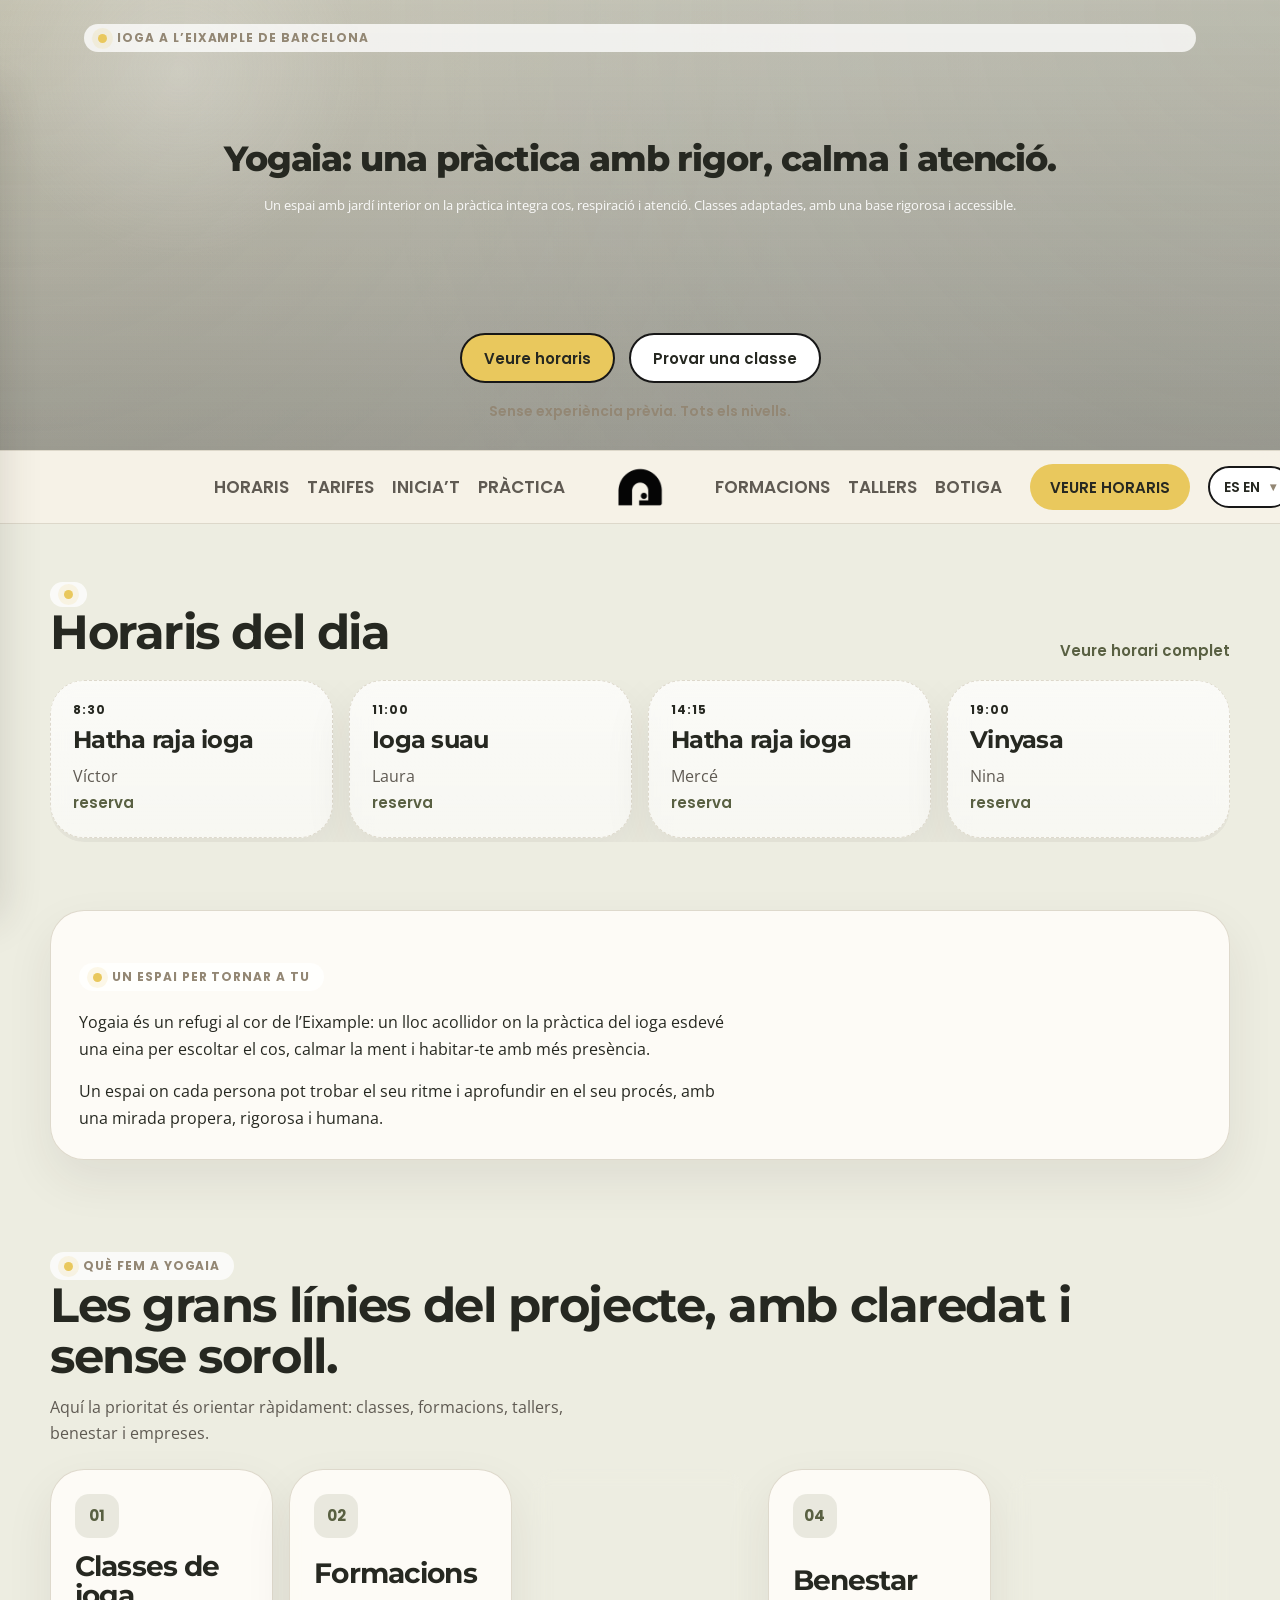
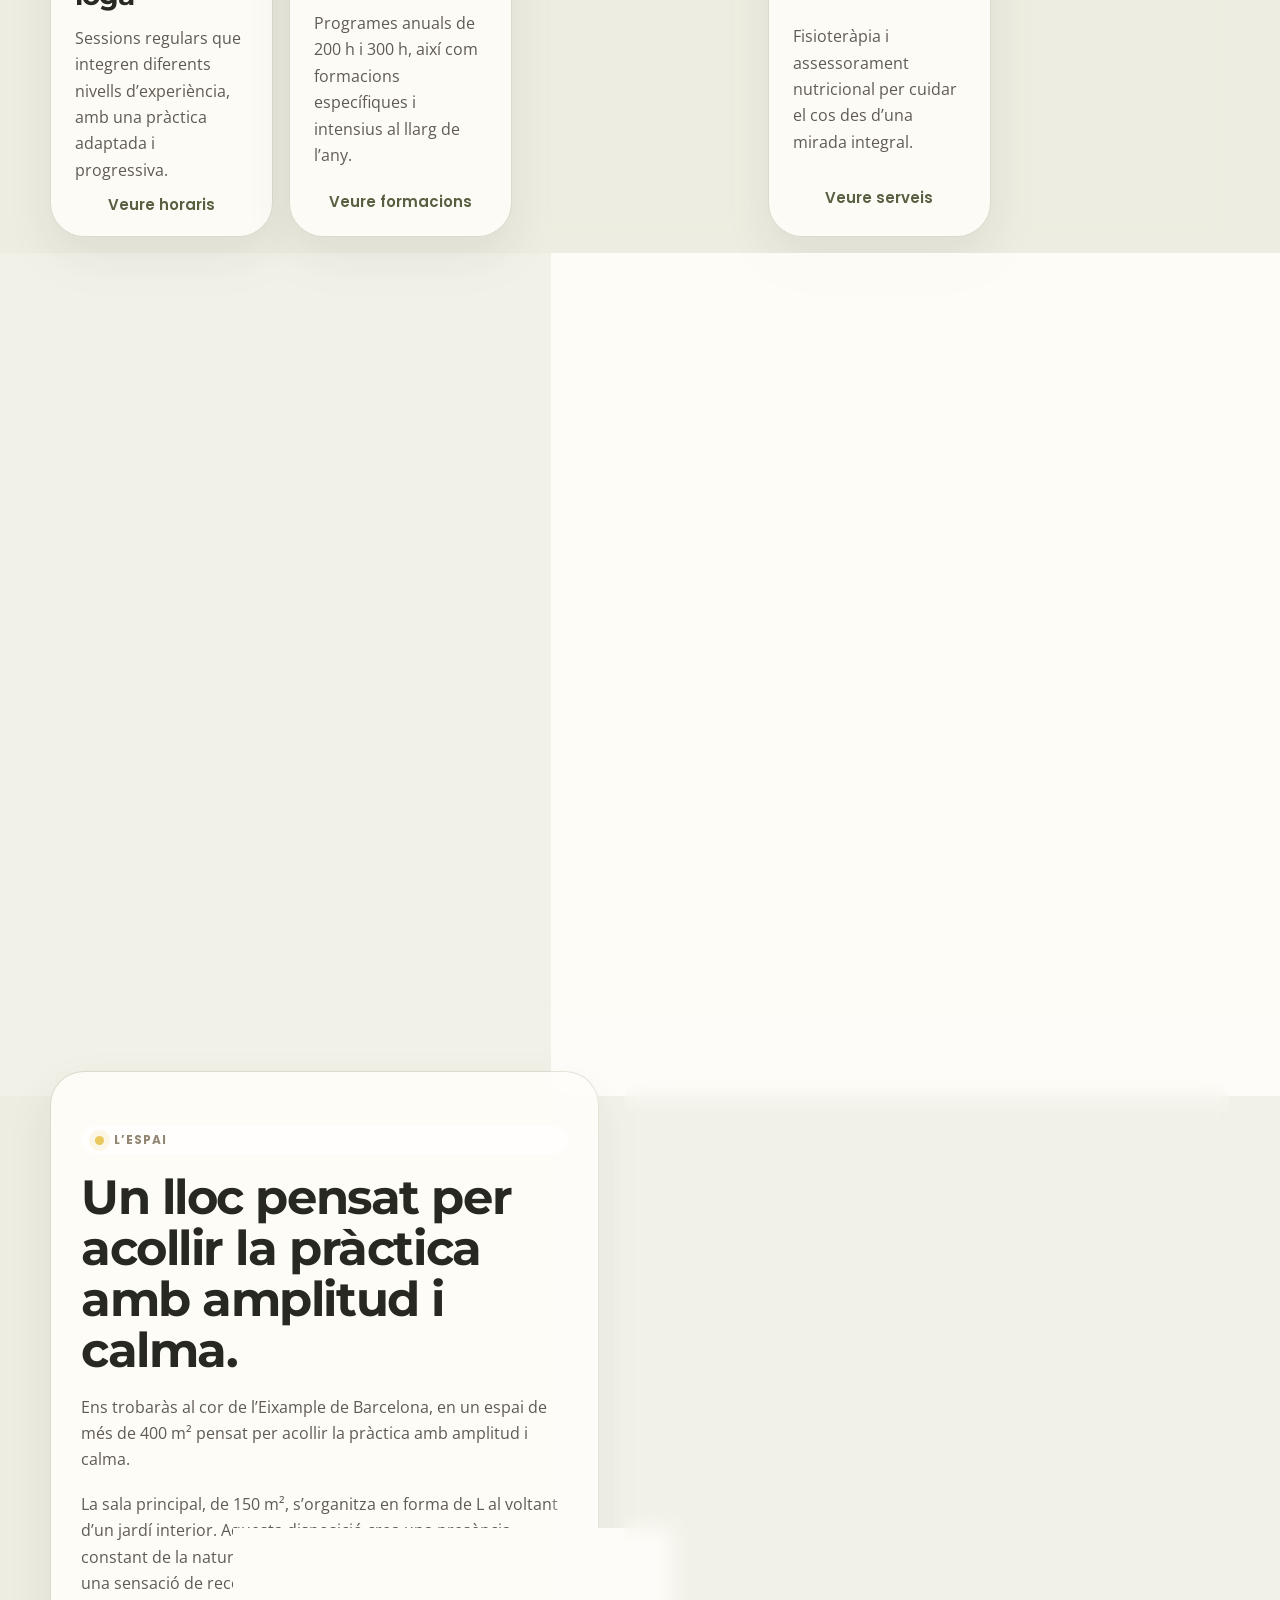
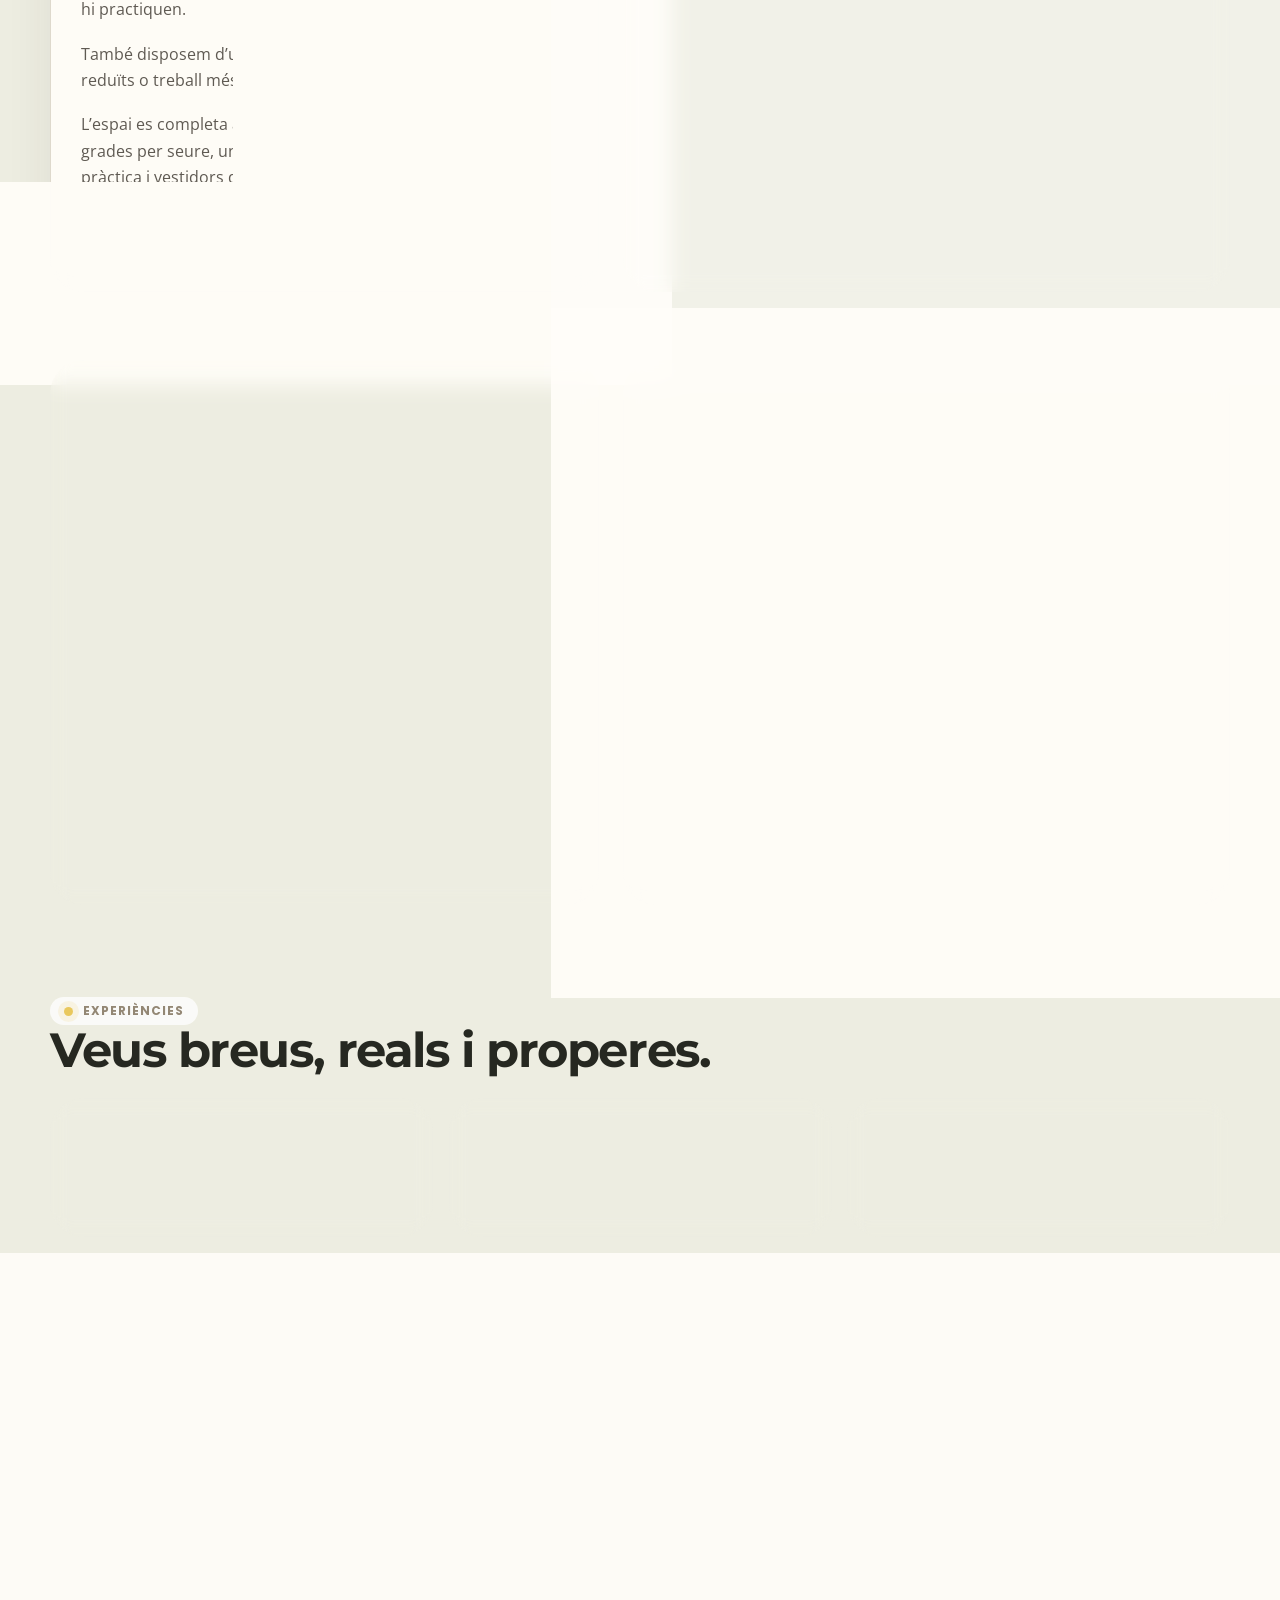
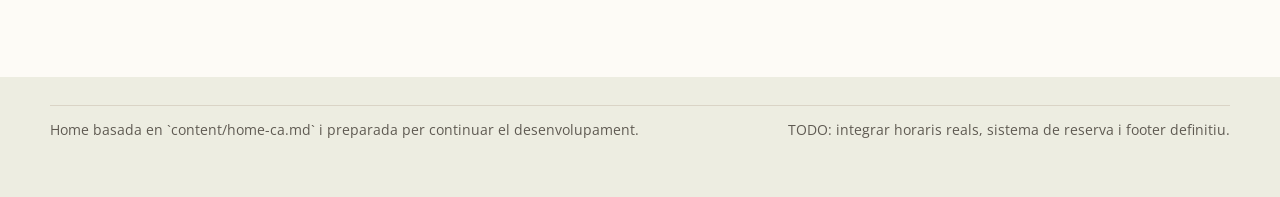
==== commit 0924717b: "Refactor Yogaia home assets" ====
--- a/yogaia.org/index.html
+++ b/yogaia.org/index.html
@@ -3,1243 +3,9 @@
 <head>
   <meta charset="utf-8">
   <meta name="viewport" content="width=device-width, initial-scale=1">
-  <title>Yogaia BCN · Home Prototype</title>
-  <meta name="description" content="Prototype HTML de la home de Yogaia BCN basat en el contingut validat i preparat per adaptar-se després a Elementor.">
-  <style>
-    @import url('https://fonts.googleapis.com/css2?family=Montserrat:wght@600;700;800&family=Open+Sans:wght@400;500;600;700&family=Poppins:wght@500;600&display=swap');
-
-    :root {
-      --bg: #ededE1;
-      --surface: #f6f2e8;
-      --surface-strong: #fffdf9;
-      --surface-soft: #e4d9c8;
-      --text: #262821;
-      --text-soft: #5f5a52;
-      --line: #d8d2c4;
-      --neutral: #938774;
-      --moss: #757b57;
-      --moss-deep: #596042;
-      --cta: #e9c85d;
-      --cta-hover: #c9786b;
-      --shadow: 0 20px 48px rgba(50, 43, 35, 0.08);
-      --radius-xl: 34px;
-      --radius-lg: 24px;
-      --radius-md: 18px;
-      --content: 1180px;
-    }
-
-    * {
-      box-sizing: border-box;
-    }
-
-    html {
-      scroll-behavior: smooth;
-      scroll-padding-top: 96px;
-    }
-
-    body {
-      margin: 0;
-      font-family: "Open Sans", sans-serif;
-      color: var(--text);
-      background:
-        radial-gradient(circle at top left, rgba(233, 200, 93, 0.08), transparent 16%),
-        radial-gradient(circle at right top, rgba(117, 123, 87, 0.10), transparent 18%),
-        linear-gradient(180deg, #f1efe6 0%, #edede1 100%);
-      line-height: 1.65;
-    }
-
-    a {
-      color: inherit;
-      text-decoration: none;
-      touch-action: manipulation;
-    }
-
-    img {
-      max-width: 100%;
-      display: block;
-    }
-
-    .container {
-      width: min(calc(100% - 32px), var(--content));
-      margin: 0 auto;
-    }
-
-    .eyebrow {
-      display: inline-flex;
-      align-items: center;
-      gap: 10px;
-      padding: 8px 14px;
-      margin-top: 2em;
-      border-radius: 999px;
-      background: rgba(255, 255, 255, 0.76);
-      color: var(--neutral);
-      font: 700 12px/1 "Poppins", sans-serif;
-      letter-spacing: 0.08em;
-      text-transform: uppercase;
-    }
-
-    .eyebrow::before {
-      content: "";
-      width: 9px;
-      height: 9px;
-      border-radius: 50%;
-      background: var(--cta);
-      box-shadow: 0 0 0 6px rgba(233, 200, 93, 0.14);
-    }
-
-    h1,
-    h2,
-    h3 {
-      margin: 0;
-      font-family: "Montserrat", sans-serif;
-      letter-spacing: -0.03em;
-      line-height: 1.06;
-    }
-
-    h1 {
-      font-size: 74px;
-      font-weight: 800;
-      width: 75%;
-      max-width: 75%;
-      white-space: nowrap;
-    }
-
-    h2 {
-      font-size: clamp(30px, 4vw, 48px);
-      font-weight: 700;
-    }
-
-    h3 {
-      font-size: clamp(22px, 3vw, 28px);
-      font-weight: 700;
-    }
-
-    p {
-      margin: 0;
-    }
-
-    .site-header {
-      position: sticky;
-      top: 0;
-      z-index: 40;
-      padding: 0;
-      transition: box-shadow 220ms ease, border-color 220ms ease, background 220ms ease;
-      background: rgba(246, 242, 232, 0.96);
-      backdrop-filter: blur(12px);
-      border-top: 1px solid rgba(216, 210, 196, 0.82);
-      border-bottom: 1px solid rgba(216, 210, 196, 0.82);
-    }
-
-    .site-header.is-compact {
-      background: rgba(246, 242, 232, 0.98);
-      box-shadow: 0 10px 22px rgba(50, 43, 35, 0.06);
-    }
-
-    body.mobile-menu-open .site-header {
-      position: fixed;
-      top: 0;
-      left: 0;
-      right: 0;
-      width: 100%;
-    }
-
-    body.mobile-menu-open .scroll-layer {
-      padding-top: calc(50vh + var(--mobile-header-offset, 80px));
-    }
-
-    .header-inner {
-      position: relative;
-      display: grid;
-      grid-template-columns: 1fr 1fr;
-      align-items: center;
-      gap: 22px;
-      min-height: 72px;
-      padding: 10px 0;
-    }
-
-    .brand {
-      position: absolute;
-      left: 50%;
-      top: 50%;
-      transform: translate(-50%, -50%);
-      display: inline-flex;
-      align-items: center;
-      gap: 0;
-      color: var(--text);
-      z-index: 2;
-    }
-
-    .brand-logo {
-      display: block;
-      height: 64.8px;
-      width: auto;
-    }
-
-    .nav {
-      display: flex;
-      align-items: center;
-      gap: 18px;
-      flex-wrap: wrap;
-      color: var(--text-soft);
-      font: 600 17px/1 "Poppins", sans-serif;
-      text-transform: uppercase;
-    }
-
-    .nav-left {
-      justify-content: flex-end;
-      padding-right: 64px;
-    }
-
-    .nav-right {
-      justify-content: flex-start;
-      flex-wrap: nowrap;
-      min-width: 0;
-      padding-left: 64px;
-    }
-
-    .nav-cluster {
-      display: flex;
-      align-items: center;
-      gap: 18px;
-      flex-wrap: wrap;
-    }
-
-    .nav-right .nav-cluster {
-      flex-wrap: nowrap;
-    }
-
-    .nav a {
-      transition: color 180ms ease, transform 180ms ease;
-      transform-origin: center;
-    }
-
-    .nav a:hover {
-      color: var(--moss-deep);
-      transform: scale(1.2);
-    }
-
-    .header-right-tools {
-      display: flex;
-      align-items: center;
-      gap: 18px;
-      margin-left: 10px;
-      flex-shrink: 0;
-      white-space: nowrap;
-    }
-
-    .header-cta {
-      display: inline-flex;
-      align-items: center;
-      justify-content: center;
-      min-height: 46px;
-      padding: 0 20px;
-      border-radius: 999px;
-      border: 0;
-      background: var(--cta);
-      color: var(--text);
-      font: 600 15px/1 "Poppins", sans-serif;
-      transition: background 180ms ease, color 180ms ease, transform 180ms ease, opacity 180ms ease;
-      opacity: 0;
-      transform: scale(0);
-      transform-origin: center;
-      pointer-events: none;
-    }
-
-    .header-cta:hover {
-      background: var(--cta-hover);
-      color: #fff;
-      transform: translateY(-1px);
-    }
-
-    .site-header.is-compact .header-cta {
-      opacity: 1;
-      transform: scale(1);
-      pointer-events: auto;
-      animation: ctaElasticIn 520ms cubic-bezier(0.2, 0.9, 0.2, 1) both;
-    }
-
-    @keyframes ctaElasticIn {
-      0% {
-        opacity: 0;
-        transform: scale(0);
-      }
-      70% {
-        opacity: 1;
-        transform: scale(1.2);
-      }
-      100% {
-        opacity: 1;
-        transform: scale(1);
-      }
-    }
-
-    .lang-picker {
-      position: relative;
-    }
-
-    .lang-trigger {
-      display: inline-flex;
-      align-items: center;
-      gap: 10px;
-      min-height: 42px;
-      padding: 0 14px;
-      border-radius: 999px;
-      font: 600 14px/1 "Poppins", sans-serif;
-      cursor: pointer;
-    }
-
-    .lang-chevron {
-      font-size: 12px;
-      color: var(--neutral);
-    }
-
-    .lang-menu {
-      position: absolute;
-      top: calc(100% + 10px);
-      right: 0;
-      min-width: 124px;
-      padding: 10px;
-      border-radius: 18px;
-      background: rgba(255, 253, 249, 0.96);
-      border: 1px solid rgba(216, 210, 196, 0.92);
-      box-shadow: var(--shadow);
-      display: none;
-      gap: 8px;
-    }
-
-    .lang-picker.is-open .lang-menu {
-      display: grid;
-    }
-
-    .lang-option {
-      display: inline-flex;
-      align-items: center;
-      justify-content: center;
-      min-height: 38px;
-      border-radius: 12px;
-      background: rgba(255, 255, 255, 0.76);
-      color: var(--text);
-      font: 600 14px/1 "Poppins", sans-serif;
-    }
-
-    .lang-option:hover {
-      background: rgba(233, 200, 93, 0.18);
-      color: var(--moss-deep);
-    }
-
-    .mobile-menu-button {
-      display: none;
-      align-items: center;
-      justify-content: center;
-      width: 48px;
-      height: 48px;
-      border-radius: 14px;
-      border: 0;
-      background: rgba(255, 255, 255, 0.84);
-      color: var(--text);
-      cursor: pointer;
-      margin-left: auto;
-    }
-
-    .mobile-menu-button svg {
-      width: 22px;
-      height: 22px;
-      stroke: currentColor;
-      stroke-width: 2.2;
-      fill: none;
-      stroke-linecap: round;
-      stroke-linejoin: round;
-      transition: transform 180ms ease;
-    }
-
-    .mobile-menu-button.is-open svg {
-      transform: rotate(90deg);
-    }
-
-    .mobile-header-lang {
-      display: none;
-      align-items: center;
-      justify-content: center;
-      gap: 8px;
-      margin-left: auto;
-      margin-right: 8px;
-    }
-
-    .mobile-header-lang a {
-      min-width: 44px;
-      min-height: 44px;
-      padding: 0 10px;
-      border-radius: 999px;
-      display: inline-flex;
-      align-items: center;
-      justify-content: center;
-      background: rgba(255, 255, 255, 0.84);
-      color: var(--text);
-      font: 600 13px/1 "Poppins", sans-serif;
-      text-transform: uppercase;
-    }
-
-    .mobile-header-lang a:hover {
-      background: rgba(233, 200, 93, 0.18);
-      color: var(--moss-deep);
-    }
-
-    .mobile-overlay {
-      position: fixed;
-      top: var(--mobile-header-offset, 80px);
-      left: 0;
-      right: 0;
-      bottom: 0;
-      z-index: 70;
-      background: rgba(38, 40, 33, 0.34);
-      opacity: 0;
-      pointer-events: none;
-      transition: opacity 180ms ease;
-    }
-
-    .mobile-overlay.is-open {
-      opacity: 1;
-      pointer-events: auto;
-    }
-
-    .mobile-drawer {
-      position: fixed;
-      top: var(--mobile-header-offset, 80px);
-      left: 0;
-      bottom: 0;
-      z-index: 80;
-      width: min(88vw, 360px);
-      padding: 22px 18px 28px;
-      background: rgba(246, 242, 232, 0.98);
-      border-right: 1px solid rgba(216, 210, 196, 0.92);
-      box-shadow: 0 18px 40px rgba(50, 43, 35, 0.16);
-      transform: translateX(-100%);
-      transition: transform 220ms ease;
-      display: grid;
-      grid-template-rows: 1fr auto;
-      gap: 22px;
-      overflow-y: auto;
-      -webkit-overflow-scrolling: touch;
-    }
-
-    .mobile-drawer.is-open {
-      transform: translateX(0);
-    }
-
-    .mobile-nav {
-      display: grid;
-      gap: 10px;
-      align-content: start;
-    }
-
-    .mobile-nav a {
-      display: block;
-      padding: 14px 12px;
-      border-radius: 14px;
-      background: rgba(255, 255, 255, 0.7);
-      color: var(--text);
-      font: 600 18px/1.2 "Poppins", sans-serif;
-      text-transform: uppercase;
-    }
-
-    .mobile-nav a:hover {
-      color: var(--moss-deep);
-      background: rgba(233, 200, 93, 0.16);
-    }
-
-    .mobile-drawer-bottom {
-      display: grid;
-      gap: 12px;
-    }
-
-    .mobile-drawer .header-cta {
-      width: 100%;
-      min-height: 52px;
-      opacity: 1;
-      transform: none;
-      pointer-events: auto;
-    }
-
-    .scroll-layer {
-      position: relative;
-      z-index: 2;
-      padding-top: 50vh;
-      pointer-events: none;
-    }
-
-    main section {
-      padding: 34px 0;
-    }
-
-    section[id] {
-      scroll-margin-top: 96px;
-    }
-
-    .site-header,
-    .content-stage,
-    .site-footer {
-      pointer-events: auto;
-    }
-
-    .hero {
-      position: fixed;
-      left: 0;
-      right: 0;
-      top: 0;
-      height: 50vh;
-      z-index: 0;
-      padding: 0;
-      display: flex;
-      align-items: stretch;
-      background:
-        linear-gradient(180deg, rgba(38, 40, 33, 0.18), rgba(38, 40, 33, 0.42)),
-        url("practica-ioga-yogaia-barcelona.png") center bottom / cover no-repeat;
-    }
-
-    .hero::before {
-      content: "";
-      position: absolute;
-      inset: 0;
-      background:
-        radial-gradient(circle at 14% 16%, rgba(255, 255, 255, 0.22), transparent 16%),
-        linear-gradient(180deg, rgba(117, 123, 87, 0.08), rgba(255, 255, 255, 0));
-      pointer-events: none;
-    }
-
-    .hero-shell {
-      position: relative;
-      z-index: 1;
-      width: 100%;
-      min-height: 50vh;
-      display: grid;
-      align-items: stretch;
-      padding: 0;
-    }
-
-    .panel,
-    .feature-card,
-    .schedule-card,
-    .testimonial,
-    .cta-panel {
-      border-radius: var(--radius-xl);
-      background: rgba(255, 253, 249, 0.88);
-      border: 1px solid rgba(216, 210, 196, 0.84);
-      box-shadow: var(--shadow);
-      backdrop-filter: blur(10px);
-    }
-
-    .hero-card {
-      width: 100%;
-      min-height: 50vh;
-      padding: 0 34px;
-      display: flex;
-      flex-direction: column;
-      text-align: center;
-    }
-
-    .hero-middle {
-      flex: 1;
-      display: flex;
-      flex-direction: column;
-      justify-content: center;
-    }
-
-    .hero-title {
-      margin-top: auto;
-      margin-left: auto;
-      margin-right: auto;
-      text-align: center;
-    }
-
-    .hero-subtitle {
-      width: 75%;
-      max-width: 75%;
-      margin-top: 18px;
-      margin-bottom: auto;
-      margin-left: auto;
-      margin-right: auto;
-      color: rgba(255, 255, 255, 0.92);
-      font-size: 19px;
-      white-space: nowrap;
-      text-align: center;
-    }
-
-    .hero-actions {
-      display: flex;
-      flex-wrap: wrap;
-      justify-content: center;
-      gap: 14px;
-      margin-top: auto;
-      padding-top: 28px;
-    }
-
-    .hero-meta {
-      margin-top: 18px;
-      margin-bottom: 28px;
-      color: var(--neutral);
-      font: 600 14px/1.5 "Poppins", sans-serif;
-      text-align: center;
-    }
-
-    .button {
-      display: inline-flex;
-      align-items: center;
-      justify-content: center;
-      min-height: 50px;
-      padding: 0 22px;
-      border-radius: 999px;
-      border: 0;
-      font: 600 15px/1 "Poppins", sans-serif;
-      transition: background 180ms ease, color 180ms ease, transform 180ms ease, border-color 180ms ease;
-    }
-
-    .button:hover {
-      transform: translateY(-1px);
-    }
-
-    .button-primary {
-      background: var(--cta);
-      border: 2px solid #171717;
-      color: var(--text);
-    }
-
-    .button-primary:hover {
-      background: var(--cta-hover);
-      color: #fff;
-    }
-
-    .button-secondary {
-      background: #ffffff;
-      border: 2px solid #171717;
-      color: var(--text);
-    }
-
-    .button-secondary:hover {
-      background: rgba(255, 255, 255, 0.4);
-      color: #171717;
-    }
-
-    .button-text {
-      padding: 0;
-      min-height: auto;
-      border-radius: 0;
-      color: var(--moss-deep);
-    }
-
-    .button-text:hover {
-      color: var(--cta-hover);
-      transform: none;
-    }
-
-    .section-head {
-      display: grid;
-      grid-template-columns: 1fr auto;
-      gap: 16px;
-      align-items: end;
-      margin-bottom: 22px;
-    }
-
-    .section-lead {
-      max-width: 58ch;
-      margin-top: 12px;
-      color: var(--text-soft);
-    }
-
-    .schedule-wrapper {
-      position: relative;
-      overflow: hidden;
-      border-radius: var(--radius-xl);
-    }
-
-    .schedule-track {
-      display: grid;
-      grid-auto-flow: column;
-      grid-auto-columns: minmax(260px, 1fr);
-      gap: 16px;
-      overflow-x: auto;
-      padding-bottom: 4px;
-      scroll-snap-type: x proximity;
-    }
-
-    .schedule-controls {
-      margin-top: 14px;
-      display: none;
-      align-items: center;
-      justify-content: space-between;
-      gap: 16px;
-    }
-
-    .schedule-controls.is-visible {
-      display: grid;
-      grid-template-columns: 1fr 1fr;
-    }
-
-    .schedule-arrow {
-      display: inline-flex;
-      align-items: center;
-      justify-content: center;
-      width: 44px;
-      height: 44px;
-      border: 1px solid rgba(38, 40, 33, 0.14);
-      border-radius: 999px;
-      background: rgba(255, 253, 249, 0.92);
-      box-shadow: 0 10px 24px rgba(50, 43, 35, 0.10);
-      color: var(--text);
-      cursor: pointer;
-      transition: transform 180ms ease, background 180ms ease, color 180ms ease, opacity 180ms ease;
-      backdrop-filter: blur(10px);
-    }
-
-    .schedule-arrow.prev {
-      justify-self: start;
-    }
-
-    .schedule-arrow.next {
-      justify-self: end;
-    }
-
-    .schedule-arrow:hover {
-      background: rgba(233, 200, 93, 0.18);
-      color: var(--moss-deep);
-      transform: translateY(-1px);
-    }
-
-    .schedule-arrow:disabled {
-      opacity: 0.35;
-      cursor: default;
-      transform: none;
-    }
-
-    .schedule-arrow svg {
-      width: 18px;
-      height: 18px;
-      stroke: currentColor;
-      stroke-width: 2.2;
-      fill: none;
-      stroke-linecap: round;
-      stroke-linejoin: round;
-    }
-
-    .schedule-card {
-      padding: 22px;
-      scroll-snap-align: start;
-    }
-
-    .schedule-card strong {
-      display: block;
-      margin-bottom: 10px;
-      color: var(--text);
-      font: 700 12px/1.2 "Poppins", sans-serif;
-      letter-spacing: 0.08em;
-      text-transform: uppercase;
-    }
-
-    .schedule-card h3 {
-      font-size: 24px;
-      margin-bottom: 10px;
-    }
-
-    .schedule-card p {
-      color: var(--text-soft);
-    }
-
-    .schedule-card.schedule-placeholder {
-      background:
-        linear-gradient(180deg, rgba(255, 255, 255, 0.74), rgba(255, 255, 255, 0.58));
-      border-style: dashed;
-    }
-
-    .panel {
-      padding: 28px;
-    }
-
-    .feature-grid {
-      display: grid;
-      grid-template-columns: repeat(5, minmax(0, 1fr));
-      gap: 16px;
-    }
-
-    .feature-card {
-      padding: 24px;
-      display: grid;
-      gap: 14px;
-    }
-
-    .feature-icon {
-      width: 44px;
-      height: 44px;
-      border-radius: 14px;
-      background: rgba(117, 123, 87, 0.14);
-      color: var(--moss-deep);
-      display: inline-flex;
-      align-items: center;
-      justify-content: center;
-      font: 700 15px/1 "Poppins", sans-serif;
-    }
-
-    .feature-card p {
-      color: var(--text-soft);
-    }
-
-    .split {
-      display: grid;
-      grid-template-columns: 0.95fr 1.05fr;
-      gap: 24px;
-      align-items: stretch;
-    }
-
-    .image-panel,
-    .text-panel {
-      border-radius: var(--radius-xl);
-      background: rgba(255, 255, 255, 0.60);
-      border: 1px solid rgba(216, 210, 196, 0.84);
-      box-shadow: var(--shadow);
-      backdrop-filter: blur(10px);
-    }
-
-    .text-panel {
-      padding: 30px;
-      display: grid;
-      gap: 18px;
-      align-content: start;
-      background: rgba(255, 253, 249, 0.9);
-    }
-
-    .text-panel p {
-      color: var(--text-soft);
-    }
-
-    .image-panel {
-      position: relative;
-      overflow: hidden;
-      min-height: 420px;
-      background:
-        radial-gradient(circle at top left, rgba(233, 200, 93, 0.14), transparent 22%),
-        linear-gradient(180deg, rgba(117, 123, 87, 0.08), rgba(255, 255, 255, 0.18)),
-        linear-gradient(180deg, #f4efe5 0%, #e6ddce 50%, #ece6db 100%);
-    }
-
-    .image-panel.practice::before,
-    .image-panel.space::before,
-    .image-panel.team::before {
-      content: "";
-      position: absolute;
-      inset: 28px;
-      border-radius: 28px;
-      border: 1px solid rgba(255, 255, 255, 0.72);
-      background: rgba(255, 255, 255, 0.24);
-    }
-
-    .image-panel.practice::after {
-      content: "Detall d’una postura, ajust del professor o moment de respiracio";
-      position: absolute;
-      left: 28px;
-      right: 28px;
-      bottom: 28px;
-      padding: 14px 16px;
-      border-radius: 18px;
-      background: rgba(255, 255, 255, 0.72);
-      color: var(--text);
-      font: 600 14px/1.4 "Poppins", sans-serif;
-    }
-
-    .image-panel.space {
-      background:
-        radial-gradient(circle at top left, rgba(117, 123, 87, 0.18), transparent 22%),
-        linear-gradient(180deg, rgba(233, 200, 93, 0.08), rgba(255, 255, 255, 0.18)),
-        linear-gradient(180deg, #ede6d9 0%, #e1d8c8 50%, #e8e2d9 100%);
-    }
-
-    .image-panel.space::after {
-      content: "Sala principal amb jardi interior o entrada amb grades";
-      position: absolute;
-      left: 28px;
-      right: 28px;
-      bottom: 28px;
-      padding: 14px 16px;
-      border-radius: 18px;
-      background: rgba(255, 255, 255, 0.72);
-      color: var(--text);
-      font: 600 14px/1.4 "Poppins", sans-serif;
-    }
-
-    .image-panel.team {
-      background:
-        radial-gradient(circle at top left, rgba(201, 120, 107, 0.12), transparent 20%),
-        linear-gradient(180deg, rgba(255, 255, 255, 0.18), rgba(117, 123, 87, 0.08)),
-        linear-gradient(180deg, #f2ede6 0%, #e7dfd1 48%, #ece7de 100%);
-    }
-
-    .portrait-grid {
-      position: absolute;
-      inset: 32px;
-      display: grid;
-      grid-template-columns: repeat(3, 1fr);
-      gap: 14px;
-      align-content: end;
-    }
-
-    .portrait {
-      min-height: 180px;
-      border-radius: 22px;
-      background: linear-gradient(180deg, rgba(255, 255, 255, 0.7), rgba(218, 207, 188, 0.9));
-      border: 1px solid rgba(255, 255, 255, 0.75);
-    }
-
-    .bullet-list {
-      display: grid;
-      gap: 12px;
-      margin: 0;
-      padding: 0;
-      list-style: none;
-    }
-
-    .bullet-list li {
-      padding-left: 24px;
-      position: relative;
-      color: var(--text-soft);
-    }
-
-    .bullet-list li::before {
-      content: "";
-      position: absolute;
-      left: 0;
-      top: 10px;
-      width: 10px;
-      height: 10px;
-      border-radius: 50%;
-      background: var(--moss);
-      box-shadow: 0 0 0 6px rgba(117, 123, 87, 0.12);
-    }
-
-    .testimonial-grid {
-      display: grid;
-      grid-template-columns: repeat(3, minmax(0, 1fr));
-      gap: 16px;
-    }
-
-    .testimonial {
-      padding: 24px;
-    }
-
-    .testimonial blockquote {
-      margin: 0;
-      color: var(--text);
-      font-size: 18px;
-    }
-
-    .cta-panel {
-      padding: 32px;
-      display: grid;
-      grid-template-columns: 1fr auto;
-      gap: 24px;
-      align-items: center;
-    }
-
-    .cta-panel p {
-      max-width: 56ch;
-      margin-top: 14px;
-      color: var(--text-soft);
-    }
-
-    .cta-actions {
-      display: flex;
-      flex-wrap: wrap;
-      gap: 14px;
-      justify-content: end;
-    }
-
-    .site-footer {
-      padding: 28px 0 56px;
-      color: var(--text-soft);
-      font-size: 14px;
-      position: relative;
-      z-index: 2;
-      background: #EDEDE1;
-    }
-
-    .content-stage {
-      background: #EDEDE1;
-    }
-
-    .footer-inner {
-      display: grid;
-      grid-template-columns: 1fr auto;
-      gap: 18px;
-      align-items: center;
-      padding-top: 12px;
-      border-top: 1px solid rgba(216, 210, 196, 0.92);
-    }
-
-    @media (max-width: 1100px) {
-      .feature-grid {
-        grid-template-columns: repeat(3, minmax(0, 1fr));
-      }
-    }
-
-    @media (max-width: 980px) {
-      .scroll-layer {
-        padding-top: 52vh;
-      }
-
-      .header-inner,
-      .split,
-      .cta-panel,
-      .footer-inner {
-        grid-template-columns: 1fr;
-      }
-
-      .cta-actions {
-        justify-content: start;
-      }
-
-      .testimonial-grid {
-        grid-template-columns: 1fr;
-      }
-    }
-
-    @media (max-width: 980px) {
-      .nav-left,
-      .nav-right,
-      .lang-picker {
-        display: none;
-      }
-
-      .mobile-header-lang,
-      .mobile-menu-button {
-        display: inline-flex;
-      }
-
-      .header-inner {
-        position: relative;
-        justify-content: space-between;
-        gap: 14px;
-        grid-template-columns: auto 1fr auto;
-      }
-
-      .brand {
-        position: static;
-        left: auto;
-        top: auto;
-        transform: none;
-      }
-
-      .brand {
-        justify-self: center;
-      }
-
-      .brand-logo {
-        height: 52px;
-      }
-    }
-
-    @media (max-width: 760px) {
-      .feature-grid {
-        grid-template-columns: 1fr;
-      }
-
-      .schedule-track {
-        grid-auto-columns: 88%;
-      }
-
-    }
-
-    @media (max-width: 640px) {
-      html {
-        scroll-padding-top: 84px;
-      }
-
-      .site-header {
-        padding: 8px 0;
-      }
-
-      .scroll-layer {
-        padding-top: 54vh;
-      }
-
-      .hero-shell {
-        align-items: stretch;
-        padding: 0;
-      }
-
-      .header-inner,
-      .panel,
-      .text-panel,
-      .cta-panel,
-      .testimonial,
-      .feature-card {
-        padding: 20px;
-      }
-
-      .header-inner {
-        min-height: 64px;
-        padding: 8px 0;
-      }
-
-      .mobile-menu-button {
-        width: 52px;
-        height: 52px;
-      }
-
-      .mobile-header-lang {
-        gap: 6px;
-        margin-right: 6px;
-      }
-
-      .mobile-header-lang a {
-        min-width: 46px;
-        min-height: 46px;
-      }
-
-      .mobile-drawer {
-        width: min(92vw, 360px);
-        padding: 18px 16px 22px;
-      }
-
-      .panel,
-      .feature-card,
-      .schedule-card,
-      .testimonial,
-      .cta-panel,
-      .image-panel,
-      .text-panel {
-        border-radius: 24px;
-      }
-
-      .feature-grid {
-        grid-template-columns: 1fr;
-      }
-
-      h1 {
-        width: 100%;
-        max-width: 100%;
-        white-space: normal;
-        font-size: clamp(32px, 9.2vw, 48px);
-        line-height: 1.08;
-        font-weight: 700;
-        color: #fff;
-      }
-
-      .hero-subtitle {
-        width: 100%;
-        max-width: 100%;
-        margin-top: 14px;
-        font-size: 16px;
-        line-height: 1.5;
-        color: rgba(255, 255, 255, 0.92);
-      }
-
-      .hero-card {
-        min-height: 50vh;
-        padding: 0 20px;
-      }
-
-      .hero-subtitle {
-        display: none;
-      }
-
-      .hero-middle {
-        padding-top: 10px;
-      }
-
-      .hero-card .eyebrow {
-        display: none;
-      }
-
-      .hero-actions {
-        display: flex;
-        justify-content: center;
-        width: 100%;
-        padding-top: 20px;
-      }
-
-      .hero-actions .button {
-        width: min(100%, 320px);
-        min-height: 52px;
-      }
-
-      .hero-actions .button-secondary {
-        display: none;
-      }
-
-      .hero-meta {
-        margin-top: 14px;
-        margin-bottom: 20px;
-        font-size: 13px;
-      }
-
-      .section-head {
-        grid-template-columns: 1fr;
-        align-items: start;
-        gap: 10px;
-      }
-
-      .section-lead {
-        margin-top: 10px;
-      }
-
-      .schedule-card {
-        padding: 18px;
-      }
-
-      .schedule-card h3 {
-        font-size: 21px;
-      }
-
-      .schedule-arrow {
-        width: 42px;
-        height: 42px;
-      }
-
-      .image-panel {
-        min-height: 300px;
-      }
-
-      .portrait-grid {
-        inset: 20px;
-        grid-template-columns: repeat(2, 1fr);
-      }
-
-      .portrait:last-child {
-        grid-column: 1 / -1;
-        min-height: 140px;
-      }
-
-      .cta-actions {
-        width: 100%;
-      }
-
-      .cta-actions .button {
-        width: 100%;
-      }
-
-      .footer-inner {
-        gap: 10px;
-      }
-    }
-
-    @media (max-width: 420px) {
-      .container {
-        width: min(calc(100% - 20px), var(--content));
-      }
-
-      .brand-logo {
-        height: 46px;
-      }
-
-      .hero-card {
-        padding: 0 14px;
-      }
-
-      .mobile-nav a {
-        font-size: 16px;
-      }
-
-      .schedule-track {
-        grid-auto-columns: 92%;
-      }
-    }
-  </style>
+  <title>Yogaia BCN · Ioga a l'Eixample de Barcelona</title>
+  <meta name="description" content="Yogaia BCN, escola de ioga a l'Eixample de Barcelona. Classes regulars, formacions, serveis i propostes per a empreses en un espai amb jardí interior.">
+  <link rel="stylesheet" href="index.css">
 </head>
 <body>
   <section class="hero" aria-label="Hero principal">
@@ -1345,7 +111,7 @@
                <a class="button button-text" href="#contacte">reserva</a></article>
             <article class="schedule-card schedule-placeholder">
              <strong>19:00</strong>
-              <h3>Vinysaa</h3>
+              <h3>Vinyasa</h3>
               <p>Nina</p>
                <a class="button button-text" href="#contacte">reserva</a></article>
           </div>
@@ -1369,7 +135,7 @@
       <div class="container">
         <div class="panel">
           <span class="eyebrow">Un espai per tornar a tu</span>
-          <div style="display:grid; gap:16px; margin-top:18px; max-width:72ch;">
+          <div class="intro-copy">
             <p>Yogaia és un refugi al cor de l’Eixample: un lloc acollidor on la pràctica del ioga esdevé una eina per escoltar el cos, calmar la ment i habitar-te amb més presència.</p>
             <p>Un espai on cada persona pot trobar el seu ritme i aprofundir en el seu procés, amb una mirada propera, rigorosa i humana.</p>
           </div>
@@ -1511,7 +277,7 @@
 
     <footer class="site-footer">
       <div class="container footer-inner">
-        <div>Prototype HTML basat en `content/home-ca.md` i preparat per adaptar-se després a Elementor.</div>
+        <div>Home basada en `content/home-ca.md` i preparada per continuar el desenvolupament.</div>
         <div>TODO: integrar horaris reals, sistema de reserva i footer definitiu.</div>
       </div>
     </footer>
@@ -1533,176 +299,6 @@
     </div>
   </aside>
 
-  <script>
-    const header = document.getElementById('siteHeader');
-    const heroTitle = document.querySelector('.hero-title');
-    const heroSubtitle = document.querySelector('.hero-subtitle');
-    const langPicker = document.getElementById('langPicker');
-    const langTrigger = document.getElementById('langTrigger');
-    const mobileMenuButton = document.getElementById('mobileMenuButton');
-    const mobileOverlay = document.getElementById('mobileOverlay');
-    const mobileDrawer = document.getElementById('mobileDrawer');
-    const mobileMenuIconTop = document.getElementById('mobileMenuIconTop');
-    const mobileMenuIconMiddle = document.getElementById('mobileMenuIconMiddle');
-    const mobileMenuIconBottom = document.getElementById('mobileMenuIconBottom');
-    const mobileLinks = document.querySelectorAll('.mobile-nav a, .mobile-drawer-bottom a');
-    const scheduleTrack = document.querySelector('.schedule-track');
-    const scheduleControls = document.getElementById('scheduleControls');
-    const schedulePrev = document.getElementById('schedulePrev');
-    const scheduleNext = document.getElementById('scheduleNext');
-    const initialThreshold = Math.max(120, window.innerHeight * 0.18);
-    let mobileMenuForcedCompact = false;
-
-    const onScroll = () => {
-      if (window.scrollY > initialThreshold) {
-        header.classList.add('is-compact');
-      } else {
-        header.classList.remove('is-compact');
-      }
-    };
-
-    const fitSingleLine = (element, maxSize, minSize) => {
-      if (!element) return;
-      let size = maxSize;
-      element.style.fontSize = `${size}px`;
-
-      while (element.scrollWidth > element.clientWidth && size > minSize) {
-        size -= 1;
-        element.style.fontSize = `${size}px`;
-      }
-    };
-
-    const fitHeroText = () => {
-      if (window.innerWidth <= 640) {
-        if (heroTitle) heroTitle.style.fontSize = '';
-        if (heroSubtitle) heroSubtitle.style.fontSize = '';
-        return;
-      }
-      fitSingleLine(heroTitle, 74, 18);
-      fitSingleLine(heroSubtitle, 19, 11);
-    };
-
-    const toggleLangMenu = () => {
-      if (!langPicker || !langTrigger) return;
-      const isOpen = langPicker.classList.toggle('is-open');
-      langTrigger.setAttribute('aria-expanded', isOpen ? 'true' : 'false');
-    };
-
-    const closeLangMenu = () => {
-      if (!langPicker || !langTrigger) return;
-      langPicker.classList.remove('is-open');
-      langTrigger.setAttribute('aria-expanded', 'false');
-    };
-
-    const openMobileMenu = () => {
-      if (!mobileOverlay || !mobileDrawer) return;
-      if (window.scrollY <= initialThreshold) mobileMenuForcedCompact = true;
-      document.body.classList.add('mobile-menu-open');
-      header.classList.add('is-compact');
-      updateMobileMenuOffset();
-      mobileOverlay.classList.add('is-open');
-      mobileDrawer.classList.add('is-open');
-      mobileDrawer.setAttribute('aria-hidden', 'false');
-      if (mobileMenuButton) {
-        mobileMenuButton.classList.add('is-open');
-        mobileMenuButton.setAttribute('aria-label', 'Tancar menú');
-        mobileMenuButton.setAttribute('aria-expanded', 'true');
-      }
-      setMobileMenuIcon(true);
-      document.body.style.overflow = 'hidden';
-    };
-
-    const closeMobileMenu = () => {
-      if (!mobileOverlay || !mobileDrawer) return;
-      mobileOverlay.classList.remove('is-open');
-      mobileDrawer.classList.remove('is-open');
-      mobileDrawer.setAttribute('aria-hidden', 'true');
-      if (mobileMenuButton) {
-        mobileMenuButton.classList.remove('is-open');
-        mobileMenuButton.setAttribute('aria-label', 'Obrir menú');
-        mobileMenuButton.setAttribute('aria-expanded', 'false');
-      }
-      setMobileMenuIcon(false);
-      document.body.style.overflow = '';
-      document.body.classList.remove('mobile-menu-open');
-      if (mobileMenuForcedCompact && window.scrollY <= initialThreshold) {
-        header.classList.remove('is-compact');
-      }
-      mobileMenuForcedCompact = false;
-    };
-
-    const toggleMobileMenu = () => {
-      if (!mobileDrawer) return;
-      if (mobileDrawer.classList.contains('is-open')) {
-        closeMobileMenu();
-      } else {
-        openMobileMenu();
-      }
-    };
-
-    const setMobileMenuIcon = (isOpen) => {
-      if (!mobileMenuIconTop || !mobileMenuIconMiddle || !mobileMenuIconBottom) return;
-      if (isOpen) {
-        mobileMenuIconTop.setAttribute('d', 'M6 6l12 12');
-        mobileMenuIconMiddle.setAttribute('d', '');
-        mobileMenuIconBottom.setAttribute('d', 'M18 6L6 18');
-      } else {
-        mobileMenuIconTop.setAttribute('d', 'M4 7h16');
-        mobileMenuIconMiddle.setAttribute('d', 'M4 12h16');
-        mobileMenuIconBottom.setAttribute('d', 'M4 17h16');
-      }
-    };
-
-    const updateMobileMenuOffset = () => {
-      if (!header) return;
-      document.documentElement.style.setProperty('--mobile-header-offset', `${header.offsetHeight}px`);
-    };
-
-    const updateScheduleControls = () => {
-      if (!scheduleTrack || !scheduleControls || !schedulePrev || !scheduleNext) return;
-      const maxScroll = scheduleTrack.scrollWidth - scheduleTrack.clientWidth;
-      const hasOverflow = maxScroll > 8;
-      scheduleControls.classList.toggle('is-visible', hasOverflow);
-
-      if (!hasOverflow) return;
-
-      schedulePrev.disabled = scheduleTrack.scrollLeft <= 8;
-      scheduleNext.disabled = scheduleTrack.scrollLeft >= maxScroll - 8;
-    };
-
-    const scrollScheduleBy = (direction) => {
-      if (!scheduleTrack) return;
-      const amount = Math.max(220, Math.round(scheduleTrack.clientWidth * 0.82));
-      scheduleTrack.scrollBy({ left: amount * direction, behavior: 'smooth' });
-    };
-
-    fitHeroText();
-    onScroll();
-    updateScheduleControls();
-    updateMobileMenuOffset();
-    setMobileMenuIcon(false);
-
-    window.addEventListener('resize', () => {
-      fitHeroText();
-      updateScheduleControls();
-      updateMobileMenuOffset();
-    });
-    window.addEventListener('scroll', onScroll, { passive: true });
-    if (scheduleTrack) scheduleTrack.addEventListener('scroll', updateScheduleControls, { passive: true });
-
-    if (langTrigger) {
-      langTrigger.addEventListener('click', toggleLangMenu);
-      document.addEventListener('click', (event) => {
-        if (!langPicker) return;
-        if (!langPicker.contains(event.target)) closeLangMenu();
-      });
-    }
-
-    if (mobileMenuButton) mobileMenuButton.addEventListener('click', toggleMobileMenu);
-    if (mobileOverlay) mobileOverlay.addEventListener('click', closeMobileMenu);
-    mobileLinks.forEach((link) => link.addEventListener('click', closeMobileMenu));
-    if (schedulePrev) schedulePrev.addEventListener('click', () => scrollScheduleBy(-1));
-    if (scheduleNext) scheduleNext.addEventListener('click', () => scrollScheduleBy(1));
-  </script>
+  <script src="index.js" defer></script>
 </body>
 </html>
--- a/yogaia.org/index.css
+++ b/yogaia.org/index.css
@@ -0,0 +1,1233 @@
+@import url('https://fonts.googleapis.com/css2?family=Montserrat:wght@600;700;800&family=Open+Sans:wght@400;500;600;700&family=Poppins:wght@500;600&display=swap');
+
+:root {
+  --bg: #ededE1;
+  --surface: #f6f2e8;
+  --surface-strong: #fffdf9;
+  --surface-soft: #e4d9c8;
+  --text: #262821;
+  --text-soft: #5f5a52;
+  --line: #d8d2c4;
+  --neutral: #938774;
+  --moss: #757b57;
+  --moss-deep: #596042;
+  --cta: #e9c85d;
+  --cta-hover: #c9786b;
+  --shadow: 0 20px 48px rgba(50, 43, 35, 0.08);
+  --radius-xl: 34px;
+  --radius-lg: 24px;
+  --radius-md: 18px;
+  --content: 1180px;
+}
+
+* {
+  box-sizing: border-box;
+}
+
+html {
+  scroll-behavior: smooth;
+  scroll-padding-top: 96px;
+}
+
+body {
+  margin: 0;
+  font-family: "Open Sans", sans-serif;
+  color: var(--text);
+  background:
+    radial-gradient(circle at top left, rgba(233, 200, 93, 0.08), transparent 16%),
+    radial-gradient(circle at right top, rgba(117, 123, 87, 0.10), transparent 18%),
+    linear-gradient(180deg, #f1efe6 0%, #edede1 100%);
+  line-height: 1.65;
+}
+
+a {
+  color: inherit;
+  text-decoration: none;
+  touch-action: manipulation;
+}
+
+img {
+  max-width: 100%;
+  display: block;
+}
+
+.container {
+  width: min(calc(100% - 32px), var(--content));
+  margin: 0 auto;
+}
+
+.eyebrow {
+  display: inline-flex;
+  align-items: center;
+  gap: 10px;
+  padding: 8px 14px;
+  margin-top: 2em;
+  border-radius: 999px;
+  background: rgba(255, 255, 255, 0.76);
+  color: var(--neutral);
+  font: 700 12px/1 "Poppins", sans-serif;
+  letter-spacing: 0.08em;
+  text-transform: uppercase;
+}
+
+.eyebrow::before {
+  content: "";
+  width: 9px;
+  height: 9px;
+  border-radius: 50%;
+  background: var(--cta);
+  box-shadow: 0 0 0 6px rgba(233, 200, 93, 0.14);
+}
+
+h1,
+h2,
+h3 {
+  margin: 0;
+  font-family: "Montserrat", sans-serif;
+  letter-spacing: -0.03em;
+  line-height: 1.06;
+}
+
+h1 {
+  font-size: 74px;
+  font-weight: 800;
+  width: 75%;
+  max-width: 75%;
+  white-space: nowrap;
+}
+
+h2 {
+  font-size: clamp(30px, 4vw, 48px);
+  font-weight: 700;
+}
+
+h3 {
+  font-size: clamp(22px, 3vw, 28px);
+  font-weight: 700;
+}
+
+p {
+  margin: 0;
+}
+
+.site-header {
+  position: sticky;
+  top: 0;
+  z-index: 40;
+  padding: 0;
+  transition: box-shadow 220ms ease, border-color 220ms ease, background 220ms ease;
+  background: rgba(246, 242, 232, 0.96);
+  backdrop-filter: blur(12px);
+  border-top: 1px solid rgba(216, 210, 196, 0.82);
+  border-bottom: 1px solid rgba(216, 210, 196, 0.82);
+}
+
+.site-header.is-compact {
+  background: rgba(246, 242, 232, 0.98);
+  box-shadow: 0 10px 22px rgba(50, 43, 35, 0.06);
+}
+
+body.mobile-menu-open .site-header {
+  position: fixed;
+  top: 0;
+  left: 0;
+  right: 0;
+  width: 100%;
+}
+
+body.mobile-menu-open .scroll-layer {
+  padding-top: calc(50vh + var(--mobile-header-offset, 80px));
+}
+
+.header-inner {
+  position: relative;
+  display: grid;
+  grid-template-columns: 1fr 1fr;
+  align-items: center;
+  gap: 22px;
+  min-height: 72px;
+  padding: 10px 0;
+}
+
+.brand {
+  position: absolute;
+  left: 50%;
+  top: 50%;
+  transform: translate(-50%, -50%);
+  display: inline-flex;
+  align-items: center;
+  gap: 0;
+  color: var(--text);
+  z-index: 2;
+}
+
+.brand-logo {
+  display: block;
+  height: 64.8px;
+  width: auto;
+}
+
+.nav {
+  display: flex;
+  align-items: center;
+  gap: 18px;
+  flex-wrap: wrap;
+  color: var(--text-soft);
+  font: 600 17px/1 "Poppins", sans-serif;
+  text-transform: uppercase;
+}
+
+.nav-left {
+  justify-content: flex-end;
+  padding-right: 64px;
+}
+
+.nav-right {
+  justify-content: flex-start;
+  flex-wrap: nowrap;
+  min-width: 0;
+  padding-left: 64px;
+}
+
+.nav-cluster {
+  display: flex;
+  align-items: center;
+  gap: 18px;
+  flex-wrap: wrap;
+}
+
+.nav-right .nav-cluster {
+  flex-wrap: nowrap;
+}
+
+.nav a {
+  transition: color 180ms ease, transform 180ms ease;
+  transform-origin: center;
+}
+
+.nav a:hover {
+  color: var(--moss-deep);
+  transform: scale(1.2);
+}
+
+.header-right-tools {
+  display: flex;
+  align-items: center;
+  gap: 18px;
+  margin-left: 10px;
+  flex-shrink: 0;
+  white-space: nowrap;
+}
+
+.header-cta {
+  display: inline-flex;
+  align-items: center;
+  justify-content: center;
+  min-height: 46px;
+  padding: 0 20px;
+  border-radius: 999px;
+  border: 0;
+  background: var(--cta);
+  color: var(--text);
+  font: 600 15px/1 "Poppins", sans-serif;
+  transition: background 180ms ease, color 180ms ease, transform 180ms ease, opacity 180ms ease;
+  opacity: 0;
+  transform: scale(0);
+  transform-origin: center;
+  pointer-events: none;
+}
+
+.header-cta:hover {
+  background: var(--cta-hover);
+  color: #fff;
+  transform: translateY(-1px);
+}
+
+.site-header.is-compact .header-cta {
+  opacity: 1;
+  transform: scale(1);
+  pointer-events: auto;
+  animation: ctaElasticIn 520ms cubic-bezier(0.2, 0.9, 0.2, 1) both;
+}
+
+@keyframes ctaElasticIn {
+  0% {
+    opacity: 0;
+    transform: scale(0);
+  }
+  70% {
+    opacity: 1;
+    transform: scale(1.2);
+  }
+  100% {
+    opacity: 1;
+    transform: scale(1);
+  }
+}
+
+.lang-picker {
+  position: relative;
+}
+
+.lang-trigger {
+  display: inline-flex;
+  align-items: center;
+  gap: 10px;
+  min-height: 42px;
+  padding: 0 14px;
+  border-radius: 999px;
+  font: 600 14px/1 "Poppins", sans-serif;
+  cursor: pointer;
+}
+
+.lang-chevron {
+  font-size: 12px;
+  color: var(--neutral);
+}
+
+.lang-menu {
+  position: absolute;
+  top: calc(100% + 10px);
+  right: 0;
+  min-width: 124px;
+  padding: 10px;
+  border-radius: 18px;
+  background: rgba(255, 253, 249, 0.96);
+  border: 1px solid rgba(216, 210, 196, 0.92);
+  box-shadow: var(--shadow);
+  display: none;
+  gap: 8px;
+}
+
+.lang-picker.is-open .lang-menu {
+  display: grid;
+}
+
+.lang-option {
+  display: inline-flex;
+  align-items: center;
+  justify-content: center;
+  min-height: 38px;
+  border-radius: 12px;
+  background: rgba(255, 255, 255, 0.76);
+  color: var(--text);
+  font: 600 14px/1 "Poppins", sans-serif;
+}
+
+.lang-option:hover {
+  background: rgba(233, 200, 93, 0.18);
+  color: var(--moss-deep);
+}
+
+.mobile-menu-button {
+  display: none;
+  align-items: center;
+  justify-content: center;
+  width: 48px;
+  height: 48px;
+  border-radius: 14px;
+  border: 0;
+  background: rgba(255, 255, 255, 0.84);
+  color: var(--text);
+  cursor: pointer;
+  margin-left: auto;
+}
+
+.mobile-menu-button svg {
+  width: 22px;
+  height: 22px;
+  stroke: currentColor;
+  stroke-width: 2.2;
+  fill: none;
+  stroke-linecap: round;
+  stroke-linejoin: round;
+  transition: transform 180ms ease;
+}
+
+.mobile-menu-button.is-open svg {
+  transform: rotate(90deg);
+}
+
+.mobile-header-lang {
+  display: none;
+  align-items: center;
+  justify-content: center;
+  gap: 8px;
+  margin-left: auto;
+  margin-right: 8px;
+}
+
+.mobile-header-lang a {
+  min-width: 44px;
+  min-height: 44px;
+  padding: 0 10px;
+  border-radius: 999px;
+  display: inline-flex;
+  align-items: center;
+  justify-content: center;
+  background: rgba(255, 255, 255, 0.84);
+  color: var(--text);
+  font: 600 13px/1 "Poppins", sans-serif;
+  text-transform: uppercase;
+}
+
+.mobile-header-lang a:hover {
+  background: rgba(233, 200, 93, 0.18);
+  color: var(--moss-deep);
+}
+
+.mobile-overlay {
+  position: fixed;
+  top: var(--mobile-header-offset, 80px);
+  left: 0;
+  right: 0;
+  bottom: 0;
+  z-index: 70;
+  background: rgba(38, 40, 33, 0.34);
+  opacity: 0;
+  pointer-events: none;
+  transition: opacity 180ms ease;
+}
+
+.mobile-overlay.is-open {
+  opacity: 1;
+  pointer-events: auto;
+}
+
+.mobile-drawer {
+  position: fixed;
+  top: var(--mobile-header-offset, 80px);
+  left: 0;
+  bottom: 0;
+  z-index: 80;
+  width: min(88vw, 360px);
+  padding: 22px 18px 28px;
+  background: rgba(246, 242, 232, 0.98);
+  border-right: 1px solid rgba(216, 210, 196, 0.92);
+  box-shadow: 0 18px 40px rgba(50, 43, 35, 0.16);
+  transform: translateX(-100%);
+  transition: transform 220ms ease;
+  display: grid;
+  grid-template-rows: 1fr auto;
+  gap: 22px;
+  overflow-y: auto;
+  -webkit-overflow-scrolling: touch;
+}
+
+.mobile-drawer.is-open {
+  transform: translateX(0);
+}
+
+.mobile-nav {
+  display: grid;
+  gap: 10px;
+  align-content: start;
+}
+
+.mobile-nav a {
+  display: block;
+  padding: 14px 12px;
+  border-radius: 14px;
+  background: rgba(255, 255, 255, 0.7);
+  color: var(--text);
+  font: 600 18px/1.2 "Poppins", sans-serif;
+  text-transform: uppercase;
+}
+
+.mobile-nav a:hover {
+  color: var(--moss-deep);
+  background: rgba(233, 200, 93, 0.16);
+}
+
+.mobile-drawer-bottom {
+  display: grid;
+  gap: 12px;
+}
+
+.mobile-drawer .header-cta {
+  width: 100%;
+  min-height: 52px;
+  opacity: 1;
+  transform: none;
+  pointer-events: auto;
+}
+
+.scroll-layer {
+  position: relative;
+  z-index: 2;
+  padding-top: 50vh;
+  pointer-events: none;
+}
+
+main section {
+  padding: 34px 0;
+}
+
+section[id] {
+  scroll-margin-top: 96px;
+}
+
+.site-header,
+.content-stage,
+.site-footer {
+  pointer-events: auto;
+}
+
+.hero {
+  position: fixed;
+  left: 0;
+  right: 0;
+  top: 0;
+  height: 50vh;
+  z-index: 0;
+  padding: 0;
+  display: flex;
+  align-items: stretch;
+  background:
+    linear-gradient(180deg, rgba(38, 40, 33, 0.18), rgba(38, 40, 33, 0.42)),
+    url("practica-ioga-yogaia-barcelona.png") center bottom / cover no-repeat;
+}
+
+.hero::before {
+  content: "";
+  position: absolute;
+  inset: 0;
+  background:
+    radial-gradient(circle at 14% 16%, rgba(255, 255, 255, 0.22), transparent 16%),
+    linear-gradient(180deg, rgba(117, 123, 87, 0.08), rgba(255, 255, 255, 0));
+  pointer-events: none;
+}
+
+.hero-shell {
+  position: relative;
+  z-index: 1;
+  width: 100%;
+  min-height: 50vh;
+  display: grid;
+  align-items: stretch;
+  padding: 0;
+}
+
+.panel,
+.feature-card,
+.schedule-card,
+.testimonial,
+.cta-panel {
+  border-radius: var(--radius-xl);
+  background: rgba(255, 253, 249, 0.88);
+  border: 1px solid rgba(216, 210, 196, 0.84);
+  box-shadow: var(--shadow);
+  backdrop-filter: blur(10px);
+}
+
+.hero-card {
+  width: 100%;
+  min-height: 50vh;
+  padding: 0 34px;
+  display: flex;
+  flex-direction: column;
+  text-align: center;
+}
+
+.hero-middle {
+  flex: 1;
+  display: flex;
+  flex-direction: column;
+  justify-content: center;
+}
+
+.hero-title {
+  margin-top: auto;
+  margin-left: auto;
+  margin-right: auto;
+  text-align: center;
+}
+
+.hero-subtitle {
+  width: 75%;
+  max-width: 75%;
+  margin-top: 18px;
+  margin-bottom: auto;
+  margin-left: auto;
+  margin-right: auto;
+  color: rgba(255, 255, 255, 0.92);
+  font-size: 19px;
+  white-space: nowrap;
+  text-align: center;
+}
+
+.hero-actions {
+  display: flex;
+  flex-wrap: wrap;
+  justify-content: center;
+  gap: 14px;
+  margin-top: auto;
+  padding-top: 28px;
+}
+
+.hero-meta {
+  margin-top: 18px;
+  margin-bottom: 28px;
+  color: var(--neutral);
+  font: 600 14px/1.5 "Poppins", sans-serif;
+  text-align: center;
+}
+
+.button {
+  display: inline-flex;
+  align-items: center;
+  justify-content: center;
+  min-height: 50px;
+  padding: 0 22px;
+  border-radius: 999px;
+  border: 0;
+  font: 600 15px/1 "Poppins", sans-serif;
+  transition: background 180ms ease, color 180ms ease, transform 180ms ease, border-color 180ms ease;
+}
+
+.button:hover {
+  transform: translateY(-1px);
+}
+
+.button-primary {
+  background: var(--cta);
+  border: 2px solid #171717;
+  color: var(--text);
+}
+
+.button-primary:hover {
+  background: var(--cta-hover);
+  color: #fff;
+}
+
+.button-secondary {
+  background: #ffffff;
+  border: 2px solid #171717;
+  color: var(--text);
+}
+
+.button-secondary:hover {
+  background: rgba(255, 255, 255, 0.4);
+  color: #171717;
+}
+
+.button-text {
+  padding: 0;
+  min-height: auto;
+  border-radius: 0;
+  color: var(--moss-deep);
+}
+
+.button-text:hover {
+  color: var(--cta-hover);
+  transform: none;
+}
+
+.section-head {
+  display: grid;
+  grid-template-columns: 1fr auto;
+  gap: 16px;
+  align-items: end;
+  margin-bottom: 22px;
+}
+
+.section-lead {
+  max-width: 58ch;
+  margin-top: 12px;
+  color: var(--text-soft);
+}
+
+.schedule-wrapper {
+  position: relative;
+  overflow: hidden;
+  border-radius: var(--radius-xl);
+}
+
+.schedule-track {
+  display: grid;
+  grid-auto-flow: column;
+  grid-auto-columns: minmax(260px, 1fr);
+  gap: 16px;
+  overflow-x: auto;
+  padding-bottom: 4px;
+  scroll-snap-type: x proximity;
+}
+
+.schedule-controls {
+  margin-top: 14px;
+  display: none;
+  align-items: center;
+  justify-content: space-between;
+  gap: 16px;
+}
+
+.schedule-controls.is-visible {
+  display: grid;
+  grid-template-columns: 1fr 1fr;
+}
+
+.schedule-arrow {
+  display: inline-flex;
+  align-items: center;
+  justify-content: center;
+  width: 44px;
+  height: 44px;
+  border: 1px solid rgba(38, 40, 33, 0.14);
+  border-radius: 999px;
+  background: rgba(255, 253, 249, 0.92);
+  box-shadow: 0 10px 24px rgba(50, 43, 35, 0.10);
+  color: var(--text);
+  cursor: pointer;
+  transition: transform 180ms ease, background 180ms ease, color 180ms ease, opacity 180ms ease;
+  backdrop-filter: blur(10px);
+}
+
+.schedule-arrow.prev {
+  justify-self: start;
+}
+
+.schedule-arrow.next {
+  justify-self: end;
+}
+
+.schedule-arrow:hover {
+  background: rgba(233, 200, 93, 0.18);
+  color: var(--moss-deep);
+  transform: translateY(-1px);
+}
+
+.schedule-arrow:disabled {
+  opacity: 0.35;
+  cursor: default;
+  transform: none;
+}
+
+.schedule-arrow svg {
+  width: 18px;
+  height: 18px;
+  stroke: currentColor;
+  stroke-width: 2.2;
+  fill: none;
+  stroke-linecap: round;
+  stroke-linejoin: round;
+}
+
+.schedule-card {
+  padding: 22px;
+  scroll-snap-align: start;
+}
+
+.schedule-card strong {
+  display: block;
+  margin-bottom: 10px;
+  color: var(--text);
+  font: 700 12px/1.2 "Poppins", sans-serif;
+  letter-spacing: 0.08em;
+  text-transform: uppercase;
+}
+
+.schedule-card h3 {
+  font-size: 24px;
+  margin-bottom: 10px;
+}
+
+.schedule-card p {
+  color: var(--text-soft);
+}
+
+.schedule-card.schedule-placeholder {
+  background:
+    linear-gradient(180deg, rgba(255, 255, 255, 0.74), rgba(255, 255, 255, 0.58));
+  border-style: dashed;
+}
+
+.panel { padding: 28px; }
+
+.intro-copy { display: grid; gap: 16px; margin-top: 18px; max-width: 72ch; }
+
+.feature-grid {
+  display: grid;
+  grid-template-columns: repeat(5, minmax(0, 1fr));
+  gap: 16px;
+}
+
+.feature-card {
+  padding: 24px;
+  display: grid;
+  gap: 14px;
+}
+
+.feature-icon {
+  width: 44px;
+  height: 44px;
+  border-radius: 14px;
+  background: rgba(117, 123, 87, 0.14);
+  color: var(--moss-deep);
+  display: inline-flex;
+  align-items: center;
+  justify-content: center;
+  font: 700 15px/1 "Poppins", sans-serif;
+}
+
+.feature-card p {
+  color: var(--text-soft);
+}
+
+.split {
+  display: grid;
+  grid-template-columns: 0.95fr 1.05fr;
+  gap: 24px;
+  align-items: stretch;
+}
+
+.image-panel,
+.text-panel {
+  border-radius: var(--radius-xl);
+  background: rgba(255, 255, 255, 0.60);
+  border: 1px solid rgba(216, 210, 196, 0.84);
+  box-shadow: var(--shadow);
+  backdrop-filter: blur(10px);
+}
+
+.text-panel {
+  padding: 30px;
+  display: grid;
+  gap: 18px;
+  align-content: start;
+  background: rgba(255, 253, 249, 0.9);
+}
+
+.text-panel p {
+  color: var(--text-soft);
+}
+
+.image-panel {
+  position: relative;
+  overflow: hidden;
+  min-height: 420px;
+  background:
+    radial-gradient(circle at top left, rgba(233, 200, 93, 0.14), transparent 22%),
+    linear-gradient(180deg, rgba(117, 123, 87, 0.08), rgba(255, 255, 255, 0.18)),
+    linear-gradient(180deg, #f4efe5 0%, #e6ddce 50%, #ece6db 100%);
+}
+
+.image-panel.practice::before,
+.image-panel.space::before,
+.image-panel.team::before {
+  content: "";
+  position: absolute;
+  inset: 28px;
+  border-radius: 28px;
+  border: 1px solid rgba(255, 255, 255, 0.72);
+  background: rgba(255, 255, 255, 0.24);
+}
+
+.image-panel.practice::after {
+  content: "Detall d’una postura, ajust del professor o moment de respiracio";
+  position: absolute;
+  left: 28px;
+  right: 28px;
+  bottom: 28px;
+  padding: 14px 16px;
+  border-radius: 18px;
+  background: rgba(255, 255, 255, 0.72);
+  color: var(--text);
+  font: 600 14px/1.4 "Poppins", sans-serif;
+}
+
+.image-panel.space {
+  background:
+    radial-gradient(circle at top left, rgba(117, 123, 87, 0.18), transparent 22%),
+    linear-gradient(180deg, rgba(233, 200, 93, 0.08), rgba(255, 255, 255, 0.18)),
+    linear-gradient(180deg, #ede6d9 0%, #e1d8c8 50%, #e8e2d9 100%);
+}
+
+.image-panel.space::after {
+  content: "Sala principal amb jardi interior o entrada amb grades";
+  position: absolute;
+  left: 28px;
+  right: 28px;
+  bottom: 28px;
+  padding: 14px 16px;
+  border-radius: 18px;
+  background: rgba(255, 255, 255, 0.72);
+  color: var(--text);
+  font: 600 14px/1.4 "Poppins", sans-serif;
+}
+
+.image-panel.team {
+  background:
+    radial-gradient(circle at top left, rgba(201, 120, 107, 0.12), transparent 20%),
+    linear-gradient(180deg, rgba(255, 255, 255, 0.18), rgba(117, 123, 87, 0.08)),
+    linear-gradient(180deg, #f2ede6 0%, #e7dfd1 48%, #ece7de 100%);
+}
+
+.portrait-grid {
+  position: absolute;
+  inset: 32px;
+  display: grid;
+  grid-template-columns: repeat(3, 1fr);
+  gap: 14px;
+  align-content: end;
+}
+
+.portrait {
+  min-height: 180px;
+  border-radius: 22px;
+  background: linear-gradient(180deg, rgba(255, 255, 255, 0.7), rgba(218, 207, 188, 0.9));
+  border: 1px solid rgba(255, 255, 255, 0.75);
+}
+
+.bullet-list {
+  display: grid;
+  gap: 12px;
+  margin: 0;
+  padding: 0;
+  list-style: none;
+}
+
+.bullet-list li {
+  padding-left: 24px;
+  position: relative;
+  color: var(--text-soft);
+}
+
+.bullet-list li::before {
+  content: "";
+  position: absolute;
+  left: 0;
+  top: 10px;
+  width: 10px;
+  height: 10px;
+  border-radius: 50%;
+  background: var(--moss);
+  box-shadow: 0 0 0 6px rgba(117, 123, 87, 0.12);
+}
+
+.testimonial-grid {
+  display: grid;
+  grid-template-columns: repeat(3, minmax(0, 1fr));
+  gap: 16px;
+}
+
+.testimonial {
+  padding: 24px;
+}
+
+.testimonial blockquote {
+  margin: 0;
+  color: var(--text);
+  font-size: 18px;
+}
+
+.cta-panel {
+  padding: 32px;
+  display: grid;
+  grid-template-columns: 1fr auto;
+  gap: 24px;
+  align-items: center;
+}
+
+.cta-panel p {
+  max-width: 56ch;
+  margin-top: 14px;
+  color: var(--text-soft);
+}
+
+.cta-actions {
+  display: flex;
+  flex-wrap: wrap;
+  gap: 14px;
+  justify-content: end;
+}
+
+.site-footer {
+  padding: 28px 0 56px;
+  color: var(--text-soft);
+  font-size: 14px;
+  position: relative;
+  z-index: 2;
+  background: #EDEDE1;
+}
+
+.content-stage {
+  background: #EDEDE1;
+}
+
+.footer-inner {
+  display: grid;
+  grid-template-columns: 1fr auto;
+  gap: 18px;
+  align-items: center;
+  padding-top: 12px;
+  border-top: 1px solid rgba(216, 210, 196, 0.92);
+}
+
+@media (max-width: 1100px) {
+  .feature-grid {
+    grid-template-columns: repeat(3, minmax(0, 1fr));
+  }
+}
+
+@media (max-width: 980px) {
+  .scroll-layer {
+    padding-top: 52vh;
+  }
+
+  .header-inner,
+  .split,
+  .cta-panel,
+  .footer-inner {
+    grid-template-columns: 1fr;
+  }
+
+  .cta-actions {
+    justify-content: start;
+  }
+
+  .testimonial-grid {
+    grid-template-columns: 1fr;
+  }
+}
+
+@media (max-width: 980px) {
+  .nav-left,
+  .nav-right,
+  .lang-picker {
+    display: none;
+  }
+
+  .mobile-header-lang,
+  .mobile-menu-button {
+    display: inline-flex;
+  }
+
+  .header-inner {
+    position: relative;
+    justify-content: space-between;
+    gap: 14px;
+    grid-template-columns: auto 1fr auto;
+  }
+
+  .brand {
+    position: static;
+    left: auto;
+    top: auto;
+    transform: none;
+  }
+
+  .brand {
+    justify-self: center;
+  }
+
+  .brand-logo {
+    height: 52px;
+  }
+}
+
+@media (max-width: 760px) {
+  .feature-grid {
+    grid-template-columns: 1fr;
+  }
+
+  .schedule-track {
+    grid-auto-columns: 88%;
+  }
+
+}
+
+@media (max-width: 640px) {
+  html {
+    scroll-padding-top: 84px;
+  }
+
+  .site-header {
+    padding: 8px 0;
+  }
+
+  .scroll-layer {
+    padding-top: 54vh;
+  }
+
+  .hero-shell {
+    align-items: stretch;
+    padding: 0;
+  }
+
+  .header-inner,
+  .panel,
+  .text-panel,
+  .cta-panel,
+  .testimonial,
+  .feature-card {
+    padding: 20px;
+  }
+
+  .header-inner {
+    min-height: 64px;
+    padding: 8px 0;
+  }
+
+  .mobile-menu-button {
+    width: 52px;
+    height: 52px;
+  }
+
+  .mobile-header-lang {
+    gap: 6px;
+    margin-right: 6px;
+  }
+
+  .mobile-header-lang a {
+    min-width: 46px;
+    min-height: 46px;
+  }
+
+  .mobile-drawer {
+    width: min(92vw, 360px);
+    padding: 18px 16px 22px;
+  }
+
+  .panel,
+  .feature-card,
+  .schedule-card,
+  .testimonial,
+  .cta-panel,
+  .image-panel,
+  .text-panel {
+    border-radius: 24px;
+  }
+
+  .feature-grid {
+    grid-template-columns: 1fr;
+  }
+
+  h1 {
+    width: 100%;
+    max-width: 100%;
+    white-space: normal;
+    font-size: clamp(32px, 9.2vw, 48px);
+    line-height: 1.08;
+    font-weight: 700;
+    color: #fff;
+  }
+
+  .hero-subtitle {
+    width: 100%;
+    max-width: 100%;
+    margin-top: 14px;
+    font-size: 16px;
+    line-height: 1.5;
+    color: rgba(255, 255, 255, 0.92);
+  }
+
+  .hero-card {
+    min-height: 50vh;
+    padding: 0 20px;
+  }
+
+  .hero-subtitle {
+    display: none;
+  }
+
+  .hero-middle {
+    padding-top: 10px;
+  }
+
+  .hero-card .eyebrow {
+    display: none;
+  }
+
+  .hero-actions {
+    display: flex;
+    justify-content: center;
+    width: 100%;
+    padding-top: 20px;
+  }
+
+  .hero-actions .button {
+    width: min(100%, 320px);
+    min-height: 52px;
+  }
+
+  .hero-actions .button-secondary {
+    display: none;
+  }
+
+  .hero-meta {
+    margin-top: 14px;
+    margin-bottom: 20px;
+    font-size: 13px;
+  }
+
+  .section-head {
+    grid-template-columns: 1fr;
+    align-items: start;
+    gap: 10px;
+  }
+
+  .section-lead {
+    margin-top: 10px;
+  }
+
+  .schedule-card {
+    padding: 18px;
+  }
+
+  .schedule-card h3 {
+    font-size: 21px;
+  }
+
+  .schedule-arrow {
+    width: 42px;
+    height: 42px;
+  }
+
+  .image-panel {
+    min-height: 300px;
+  }
+
+  .portrait-grid {
+    inset: 20px;
+    grid-template-columns: repeat(2, 1fr);
+  }
+
+  .portrait:last-child {
+    grid-column: 1 / -1;
+    min-height: 140px;
+  }
+
+  .cta-actions {
+    width: 100%;
+  }
+
+  .cta-actions .button {
+    width: 100%;
+  }
+
+  .footer-inner {
+    gap: 10px;
+  }
+}
+
+@media (max-width: 420px) {
+  .container {
+    width: min(calc(100% - 20px), var(--content));
+  }
+
+  .brand-logo {
+    height: 46px;
+  }
+
+  .hero-card {
+    padding: 0 14px;
+  }
+
+  .mobile-nav a {
+    font-size: 16px;
+  }
+
+  .schedule-track {
+    grid-auto-columns: 92%;
+  }
+}
